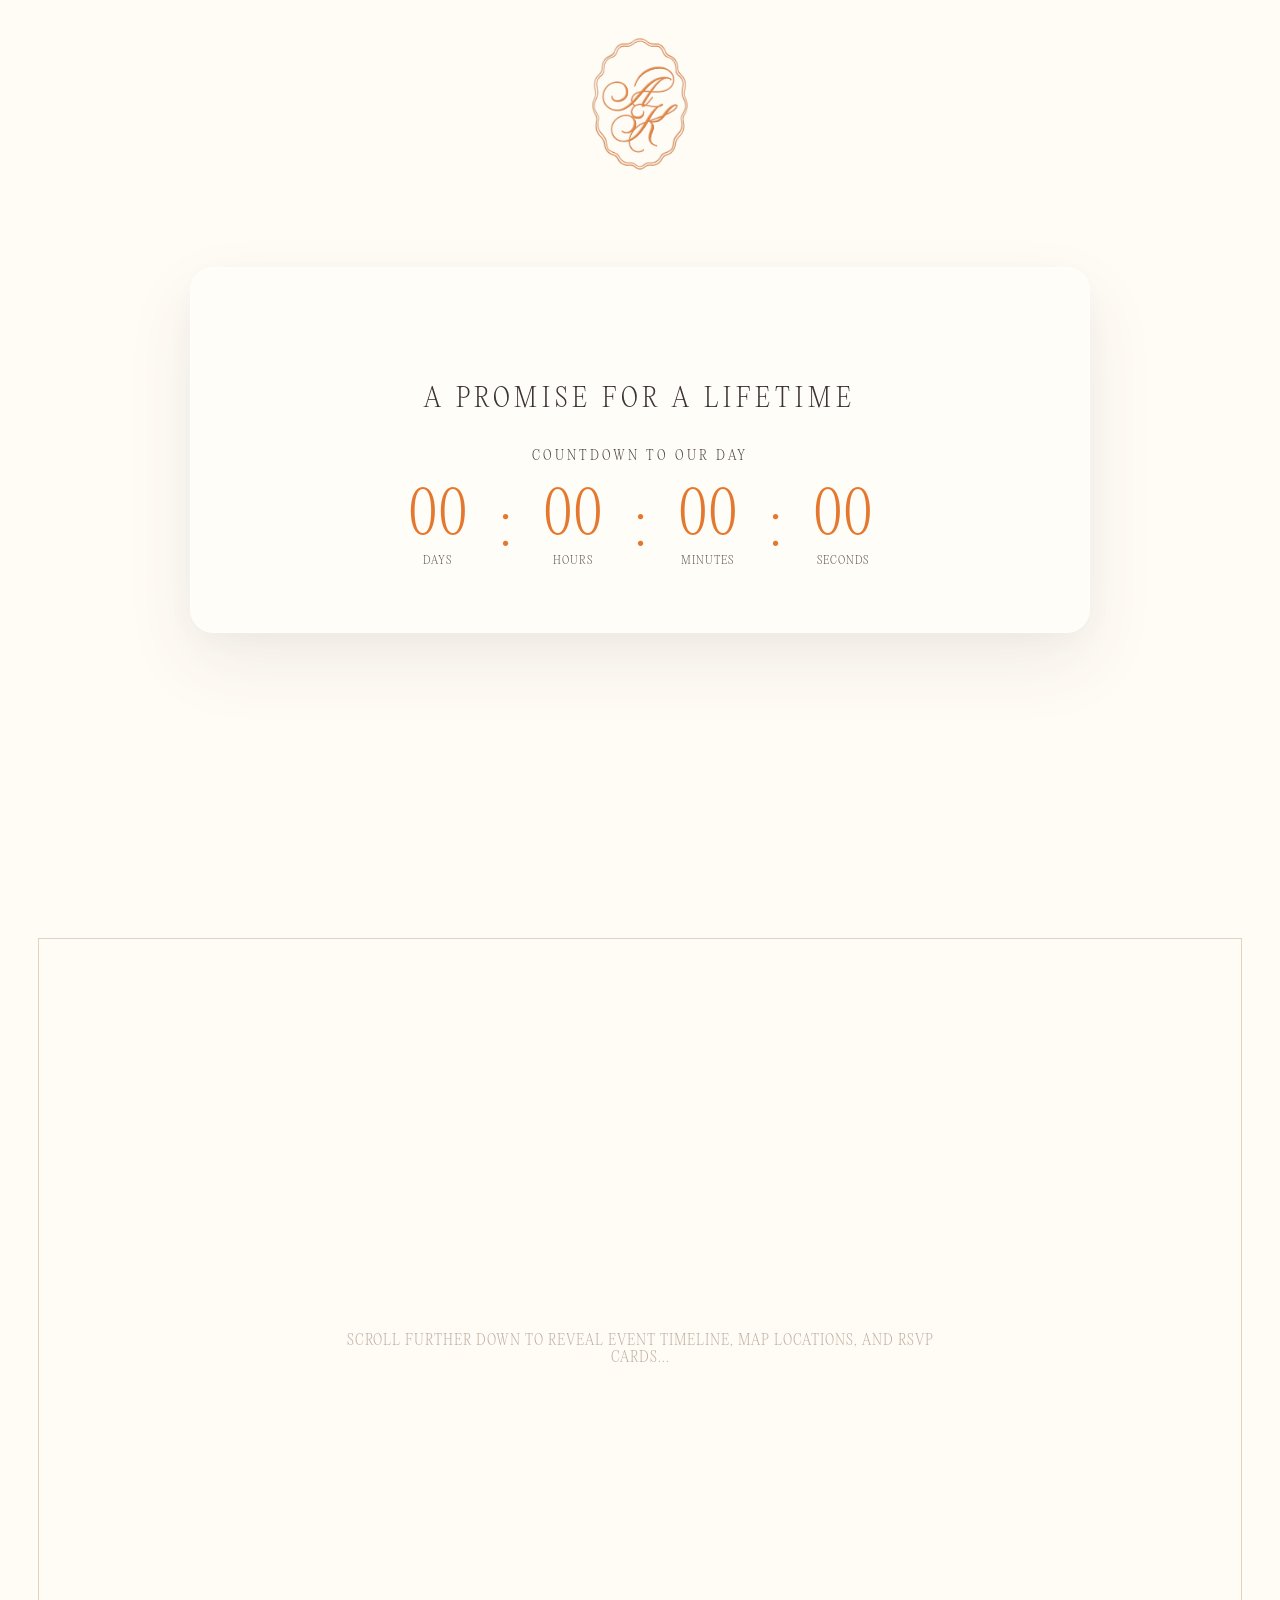
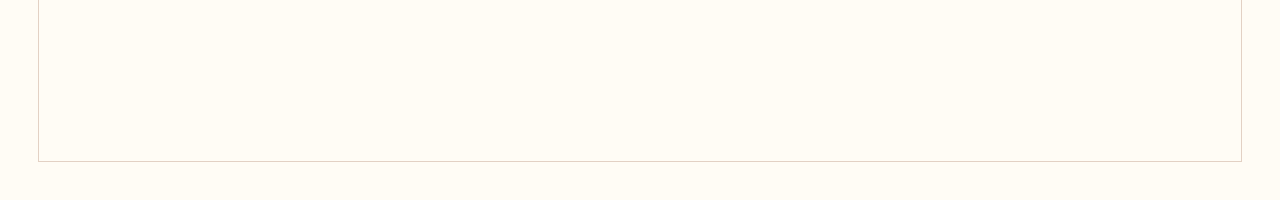
==== invitation.html @ 30ae49b1 "Initial website upload" ====
<!DOCTYPE html>
<html lang="en">
<head>
    <meta charset="UTF-8">
    <meta name="viewport" content="width=device-width, initial-scale=1.0">
    <title>The Wedding Celebration</title>
    <link rel="stylesheet" href="invitation.css">
</head>
<body>

    <nav class="top-nav">
        <a href="index.html" class="logo-link">
            <img src="png/logo.png" alt="Wedding Logo" class="nav-logo">
        </a>
    </nav>

    <div class="scroll-wrapper">
        
        <section class="hero-container">
            <div class="hero-content">
                <header class="content-header">
                    <h2 class="section-subtitle">A Promise for a Lifetime</h2>
                </header>

                <div class="countdown-section">
                    <h3 class="countdown-title">COUNTDOWN TO OUR DAY</h3>
                    
                    <div id="countdownClock" class="clock-display">
                        <div class="time-block">
                            <span id="days" class="time-number">00</span>
                            <span class="time-label">Days</span>
                        </div>
                        
                        <div class="time-separator">:</div>

                        <div class="time-block">
                            <span id="hours" class="time-number">00</span>
                            <span class="time-label">Hours</span>
                        </div>
                        
                        <div class="time-separator">:</div>

                        <div class="time-block">
                            <span id="minutes" class="time-number">00</span>
                            <span class="time-label">Minutes</span>
                        </div>
                        
                        <div class="time-separator">:</div>

                        <div class="time-block">
                            <span id="seconds" class="time-number">00</span>
                            <span class="time-label">Seconds</span>
                        </div>
                    </div>
                </div>
            </div>
        </section>

        <section class="framed-details-section">
            <div class="border-frame-inner">
                <div class="framed-content">
                    <p>Scroll further down to reveal Event Timeline, Map Locations, and RSVP Cards...</p>
                </div>
            </div>
        </section>

    </div>

    <script>
        const targetEventDate = new Date("June 25, 2026 10:00:00").getTime();

        function updateCountdownClock() {
            const rightNow = new Date().getTime();
            const timeDifference = targetEventDate - rightNow;

            const daysCalculated = Math.floor(timeDifference / (1000 * 60 * 60 * 24));
            const hoursCalculated = Math.floor((timeDifference % (1000 * 60 * 60 * 24)) / (1000 * 60 * 60));
            const minutesCalculated = Math.floor((timeDifference % (1000 * 60 * 60)) / (1000 * 60));
            const secondsCalculated = Math.floor((timeDifference % (1000 * 60)) / 1000);

            if (timeDifference > 0) {
                document.getElementById("days").innerText = String(daysCalculated).padStart(2, '0');
                document.getElementById("hours").innerText = String(hoursCalculated).padStart(2, '0');
                document.getElementById("minutes").innerText = String(minutesCalculated).padStart(2, '0');
                document.getElementById("seconds").innerText = String(secondsCalculated).padStart(2, '0');
            } else {
                clearInterval(clockIntervalEngine);
                document.getElementById("countdownClock").innerHTML = "<p class='event-started-msg'>THE CELEBRATION HAS BEGUN!</p>";
            }
        }

        updateCountdownClock();
        const clockIntervalEngine = setInterval(updateCountdownClock, 1000);
    </script>
</body>
</html>
---- invitation.css ----
/* ==========================================================================
   1. Brand Font Ecosystem Loading (Ultralight .otf)
   ========================================================================= */
@font-face {
    font-family: 'PP Editorial New';
    src: url('fonts/PPEditorialNew-Ultralight-BF644b21500d0c0.otf') format('opentype');
    font-weight: normal;
    font-style: normal;
}

/* ==========================================================================
   2. Reset, Base Architecture & Smooth Scrolling
   ========================================================================== */
* {
    margin: 0;
    padding: 0;
    box-sizing: border-box;
}

body {
    background-color: hsl(40, 100%, 98%); 
    min-height: 100vh;
    width: 100vw;
    overflow-y: auto;
    overflow-x: hidden;
    scroll-behavior: smooth;
    -webkit-overflow-scrolling: touch; 
    animation: fadeInInvitationPage 1.2s cubic-bezier(0.25, 1, 0.5, 1) forwards;
}

/* ==========================================================================
   3. Centered Logo Navigation
   ========================================================================= */
.top-nav {
    position: absolute;
    top: 3vw;  
    left: 50%; 
    transform: translateX(-50%); 
    z-index: 100;
}

.logo-link {
    display: inline-block;
    text-decoration: none;
}

.nav-logo {
    width: 7.5vw; 
    height: auto;
    display: block;
    opacity: 0.9;
    transition: opacity 0.3s ease, transform 0.3s cubic-bezier(0.16, 1, 0.3, 1);
}

.nav-logo:hover {
    opacity: 1;
    transform: scale(1.03);
}

/* ==========================================================================
   4. Scroll Content Wrapper Layout
   ========================================================================= */
.scroll-wrapper {
    display: flex;
    flex-direction: column;
    align-items: center;
    width: 100%;
}

/* ==========================================================================
   5. Full-Window Hero Section with Apple Liquid Glass Card
   ========================================================================= */
.hero-container {
    width: 100vw;
    height: 100vh; 
    display: flex;
    justify-content: center;
    align-items: center;
    background-image: url('png/flowers1.png');
    background-repeat: no-repeat;
    background-position: center center;
    background-size: cover; 
    padding: 2rem;
    position: relative;
}

.hero-content {
    display: flex;
    flex-direction: column;
    align-items: center;
    justify-content: center;
    max-width: 900px; 
    width: 100%;
    background-color: rgba(255, 255, 255, 0.35); 
    -webkit-backdrop-filter: blur(24px); 
    backdrop-filter: blur(24px); 
    border: 1px solid rgba(255, 255, 255, 0.45); 
    border-radius: 24px; 
    padding: clamp(2rem, 5vw, 4rem);
    padding-top: clamp(5rem, 9vw, 7.5rem); 
    box-shadow: 
        0 4px 30px rgba(0, 0, 0, 0.03),
        0 30px 70px rgba(74, 62, 61, 0.08),
        inset 0 1px 0 rgba(255, 255, 255, 0.2); 
}

/* ==========================================================================
   6. Typography Headers
   ========================================================================== */
.content-header {
    text-align: center;
    margin-bottom: 2rem; 
}

.section-subtitle {
    font-family: 'PP Editorial New', serif;
    color: #3d3332; 
    font-weight: 200; 
    letter-spacing: 5px;
    text-transform: uppercase;
    font-size: clamp(16px, 2vw, 26px);
    text-shadow: 0 1px 1px rgba(255, 255, 255, 0.4); 
}

/* ==========================================================================
   7. Countdown Design Block
   ========================================================================== */
.countdown-section {
    display: flex;
    flex-direction: column;
    align-items: center;
    width: 100%;
}

.countdown-title {
    font-family: 'PP Editorial New', serif;
    color: #4a3e3d;
    font-weight: 200;
    letter-spacing: 3px;
    font-size: clamp(11px, 1.1vw, 13px);
    margin-bottom: 1.5rem;
}

.clock-display {
    display: flex;
    justify-content: center;
    align-items: center; 
    gap: clamp(1rem, 2.5vw, 2.5rem); 
    width: 100%;
}

.time-block {
    display: flex;
    flex-direction: column;
    align-items: center;
}

.time-number {
    font-family: 'PP Editorial New', serif;
    color: hsl(24, 77%, 54%); 
    font-size: clamp(36px, 4.5vw, 64px); 
    font-weight: 200; 
    line-height: 1;
}

.time-label {
    font-family: 'PP Editorial New', serif;
    color: #615453; 
    text-transform: uppercase;
    font-size: clamp(10px, 0.9vw, 11px);
    letter-spacing: 1px;
    margin-top: 0.5rem;
    font-weight: 200;
}

.time-separator {
    font-family: 'PP Editorial New', serif;
    color: hsl(24, 77%, 54%);
    font-size: clamp(36px, 4.5vw, 64px);
    font-weight: 200;
    line-height: 0.95; 
    user-select: none;
}

.event-started-msg {
    font-family: 'PP Editorial New', serif;
    color: hsl(24, 77%, 54%);
    font-size: 24px;
    letter-spacing: 2px;
}

/* ==========================================================================
   8. CLEAN UPDATED: Fluid Border Framed Section (No Corner Images)
   ========================================================================== */
.framed-details-section {
    min-height: 100vh; 
    width: 100vw;
    display: flex;
    justify-content: center;
    align-items: center;
    background-color: hsl(40, 100%, 98%);
    padding: 3vw; /* Creates the outer fluid margin edge */
}

/* A clean CSS border lining that scales flawlessly with browser window size */
.border-frame-inner {
    width: 100%;
    height: 100%;
    min-height: calc(100vh - 6vw); /* Adjusts dynamically to perfectly track the viewport height minus padding */
    display: flex;
    justify-content: center;
    align-items: center;
    border: 1px solid #e3d1c4; /* Soft elegant line color matching your copper layout details */
    padding: 4rem;
}

/* Structural content formatting layout inside the text space */
.framed-content {
    font-family: 'PP Editorial New', serif;
    color: #bfaea2;
    letter-spacing: 1px;
    font-size: 14px;
    text-transform: uppercase;
    text-align: center;
    font-weight: 200;
    max-width: 600px;
}

/* ==========================================================================
   9. Entry Animation Keyframes
   ========================================================================== */
@keyframes fadeInInvitationPage {
    from { opacity: 0; }
    to { opacity: 1; }
}

/* ==========================================================================
   10. Mobile Responsiveness Adjustments
   ========================================================================== */
@media (max-width: 600px) {
    .top-nav {
        top: 6vw; 
    }
    
    .nav-logo {
        width: 15vw; 
    }
    
    .hero-content {
        width: 90%;          
        max-width: 100%;
        padding: 2rem 1rem;  
        padding-top: 5.5rem; 
        border-radius: 16px; 
        display: flex;
        flex-direction: column;
        align-items: center; 
    }

    .content-header {
        width: 100%;
        text-align: center;
    }

    .countdown-section {
        width: 100%;
        display: flex;
        flex-direction: column;
        align-items: center;
    }

    .clock-display {
        width: 100%;
        justify-content: center; 
        gap: 0.3rem; 
    }

    .time-block {
        min-width: 55px; 
        text-align: center;
    }

    .time-number {
        font-size: 28px; 
    }

    .time-separator {
        line-height: 0.85;
        font-size: 28px;
    }

    /* Keeps the inline frame borders beautifully balanced on slim phone windows */
    .framed-details-section {
        padding: 5vw;
    }
    
    .border-frame-inner {
        min-height: calc(100vh - 10vw);
        padding: 2rem 1rem;
    }
}
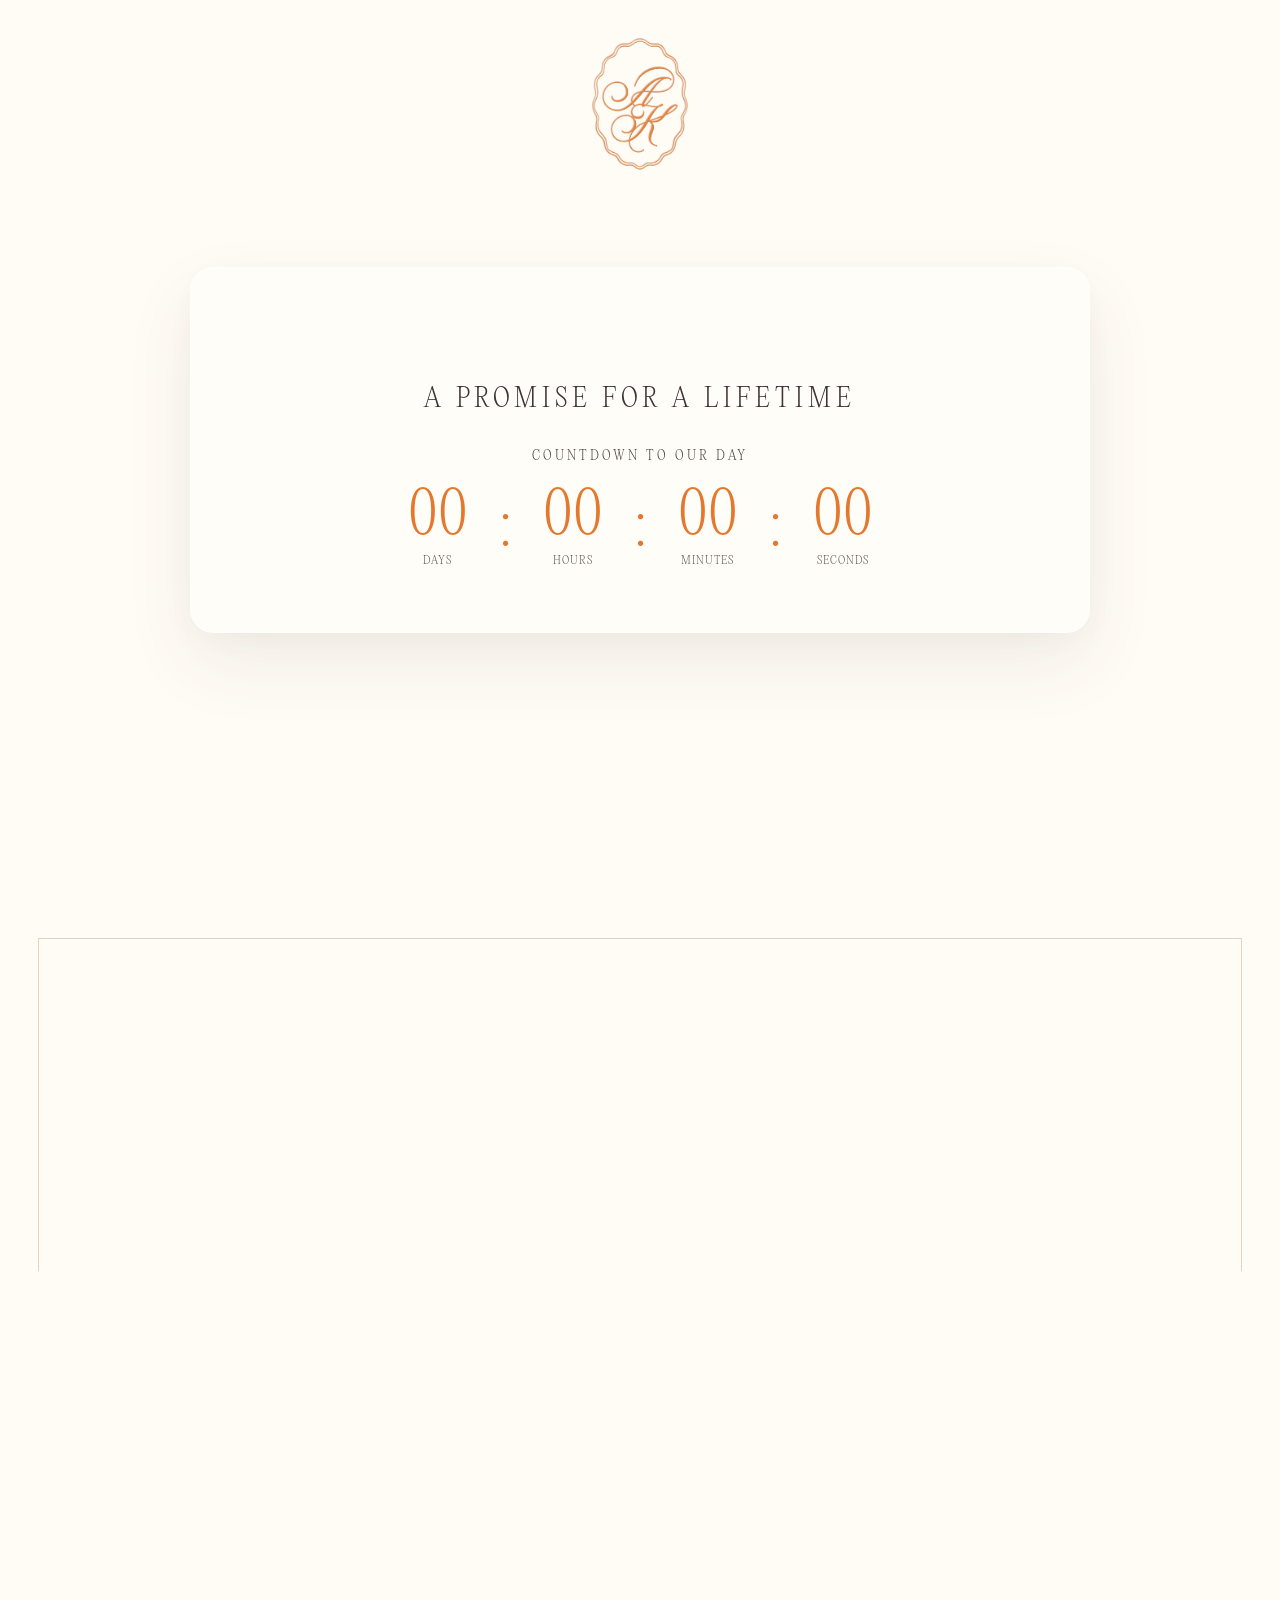
==== commit e11c715c: "update" ====
--- a/invitation.html
+++ b/invitation.html
@@ -59,7 +59,7 @@
         <section class="framed-details-section">
             <div class="border-frame-inner">
                 <div class="framed-content">
-                    <p>Scroll further down to reveal Event Timeline, Map Locations, and RSVP Cards...</p>
+                    <p>TO BE UPDATED...</p>
                 </div>
             </div>
         </section>
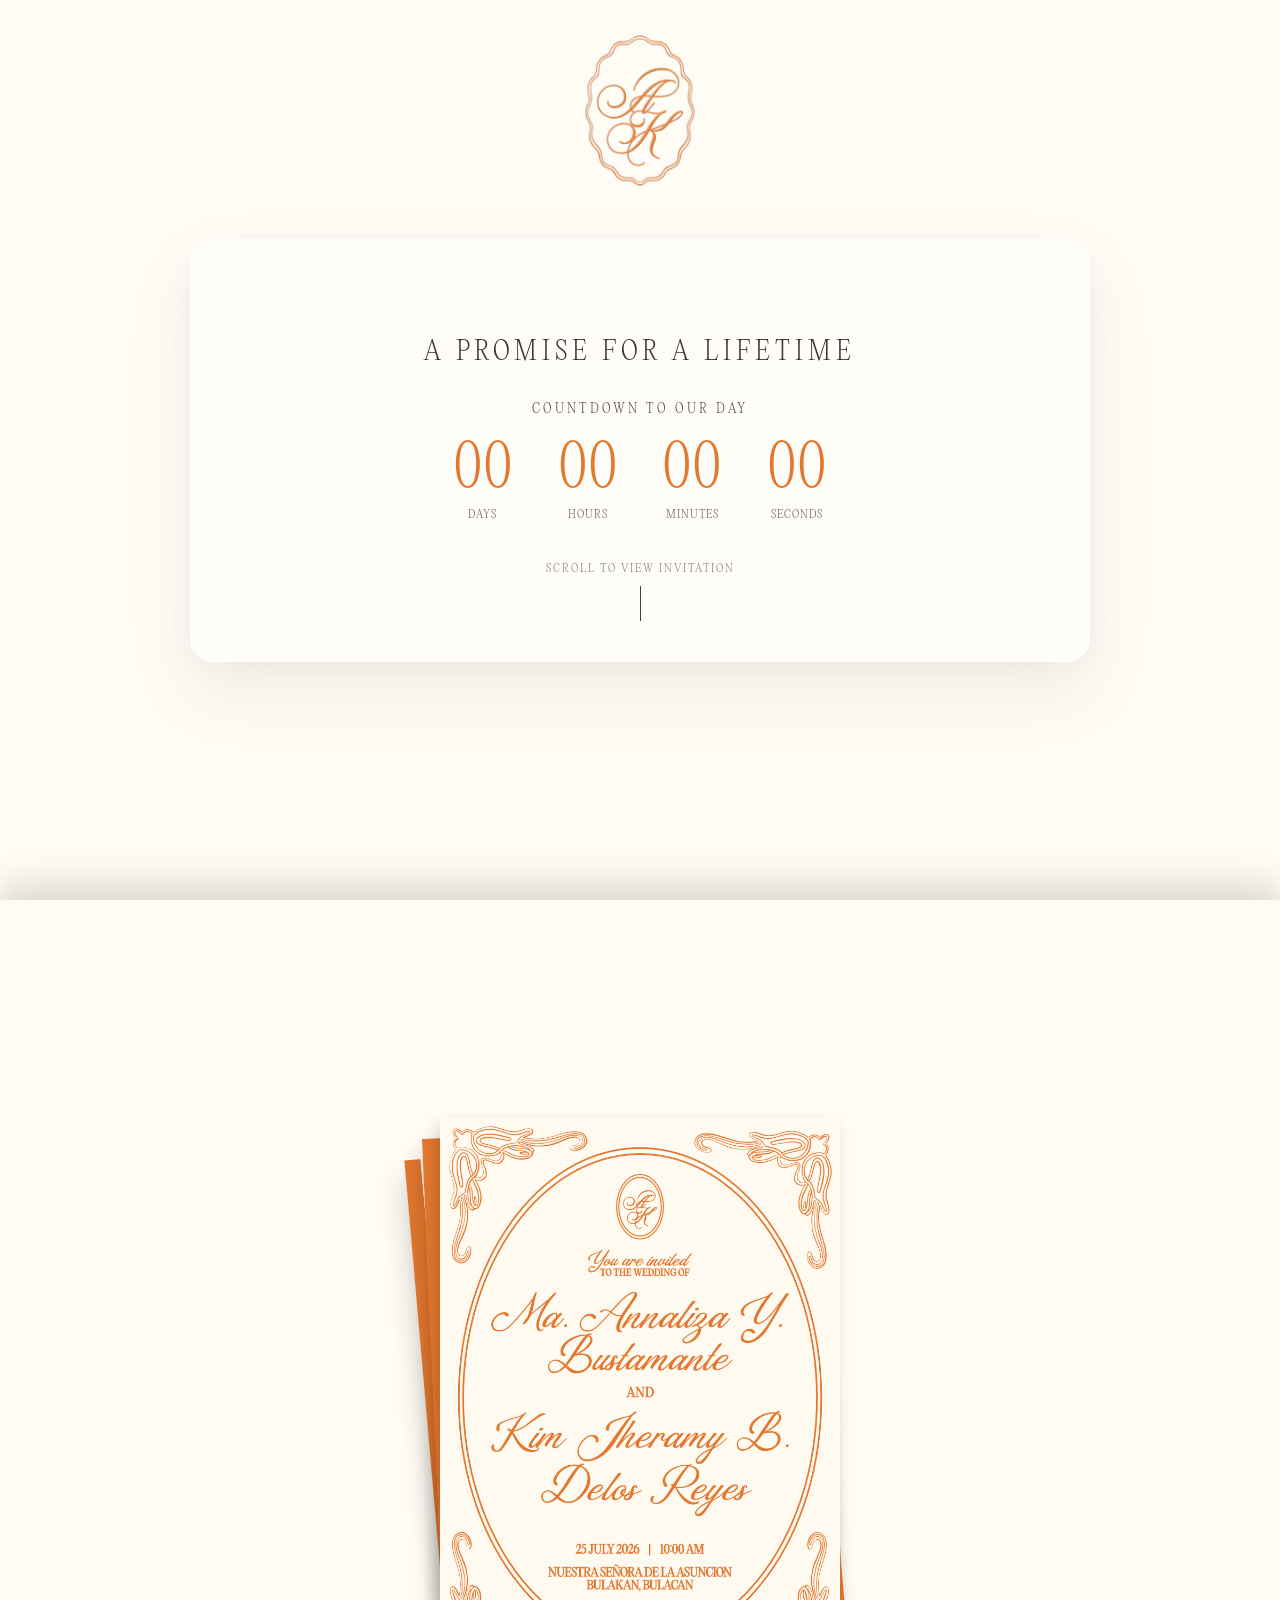
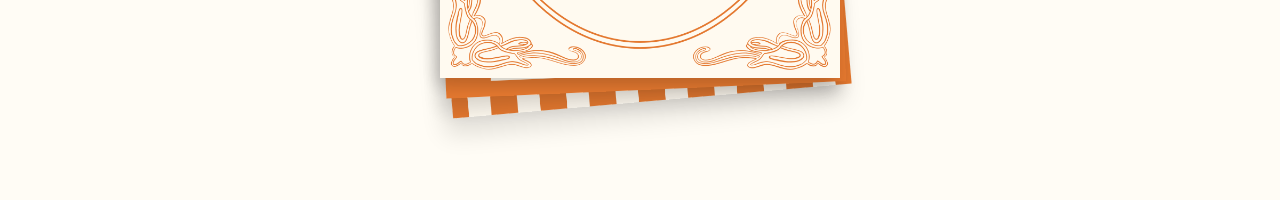
==== commit 8372c681: "update number two" ====
--- a/invitation.html
+++ b/invitation.html
@@ -5,19 +5,20 @@
     <meta name="viewport" content="width=device-width, initial-scale=1.0">
     <title>The Wedding Celebration</title>
     <link rel="stylesheet" href="invitation.css">
+    <script src="audioManager.js"></script>
 </head>
 <body>
 
     <nav class="top-nav">
         <a href="index.html" class="logo-link">
-            <img src="png/logo.png" alt="Wedding Logo" class="nav-logo">
+            <img src="png/logo.png" alt="Wedding Logo" id="navLogo" class="nav-logo">
         </a>
     </nav>
 
     <div class="scroll-wrapper">
         
-        <section class="hero-container">
-            <div class="hero-content">
+        <section id="heroSection" class="hero-container">
+            <div id="heroContent" class="hero-content">
                 <header class="content-header">
                     <h2 class="section-subtitle">A Promise for a Lifetime</h2>
                 </header>
@@ -30,36 +31,38 @@
                             <span id="days" class="time-number">00</span>
                             <span class="time-label">Days</span>
                         </div>
-                        
-                        <div class="time-separator">:</div>
-
                         <div class="time-block">
                             <span id="hours" class="time-number">00</span>
                             <span class="time-label">Hours</span>
                         </div>
-                        
-                        <div class="time-separator">:</div>
-
                         <div class="time-block">
                             <span id="minutes" class="time-number">00</span>
                             <span class="time-label">Minutes</span>
                         </div>
-                        
-                        <div class="time-separator">:</div>
-
                         <div class="time-block">
                             <span id="seconds" class="time-number">00</span>
                             <span class="time-label">Seconds</span>
                         </div>
                     </div>
                 </div>
+
+                <div class="scroll-notice">
+                    <span class="scroll-text">Scroll to View Invitation</span>
+                    <div class="scroll-line"></div>
+                </div>
             </div>
         </section>
 
-        <section class="framed-details-section">
-            <div class="border-frame-inner">
-                <div class="framed-content">
-                    <p>TO BE UPDATED...</p>
+        <section id="curtainSection" class="framed-details-section">
+            <div class="paper-stack-deck" id="paperStackDeck">
+                <div class="paper-card" style="--card-index: 0;">
+                    <img src="png/page1.png" alt="Invitation Sheet 1" class="paper-img">
+                </div>
+                <div class="paper-card" style="--card-index: 1;">
+                    <img src="png/page2.png" alt="Invitation Sheet 2" class="paper-img">
+                </div>
+                <div class="paper-card" style="--card-index: 2;">
+                    <img src="png/page3.png" alt="Invitation Sheet 3" class="paper-img">
                 </div>
             </div>
         </section>
@@ -67,22 +70,44 @@
     </div>
 
     <script>
+        /* ==========================================================================
+           1. Global Interaction Triggers
+           ========================================================================== */
+        function triggerAudioUnlock() {
+            audioManager.init();
+            window.removeEventListener('click', triggerAudioUnlock);
+            window.removeEventListener('touchstart', triggerAudioUnlock);
+            window.removeEventListener('scroll', triggerAudioUnlock);
+        }
+
+        window.addEventListener('click', triggerAudioUnlock);
+        window.addEventListener('touchstart', triggerAudioUnlock);
+        window.addEventListener('scroll', triggerAudioUnlock);
+
+        if (window.location.search.includes('startAudio=true')) {
+            triggerAudioUnlock();
+        }
+
+        /* ==========================================================================
+           2. Visual Countdown Timer Logic Engine
+           ========================================================================== */
         const targetEventDate = new Date("June 25, 2026 10:00:00").getTime();
 
         function updateCountdownClock() {
             const rightNow = new Date().getTime();
             const timeDifference = targetEventDate - rightNow;
 
-            const daysCalculated = Math.floor(timeDifference / (1000 * 60 * 60 * 24));
-            const hoursCalculated = Math.floor((timeDifference % (1000 * 60 * 60 * 24)) / (1000 * 60 * 60));
-            const minutesCalculated = Math.floor((timeDifference % (1000 * 60 * 60)) / (1000 * 60));
-            const secondsCalculated = Math.floor((timeDifference % (1000 * 60)) / 1000);
+            if (timeDifference > 0) {
+                const totalSecs = Math.floor(timeDifference / 1000);
+                const days = Math.floor(totalSecs / (60 * 60 * 24));
+                const hours = Math.floor((totalSecs % (60 * 60 * 24)) / (60 * 60));
+                const minutes = Math.floor((totalSecs % (60 * 60)) / 60);
+                const seconds = totalSecs % 60;
 
-            if (timeDifference > 0) {
-                document.getElementById("days").innerText = String(daysCalculated).padStart(2, '0');
-                document.getElementById("hours").innerText = String(hoursCalculated).padStart(2, '0');
-                document.getElementById("minutes").innerText = String(minutesCalculated).padStart(2, '0');
-                document.getElementById("seconds").innerText = String(secondsCalculated).padStart(2, '0');
+                document.getElementById("days").innerText = String(days).padStart(2, '0');
+                document.getElementById("hours").innerText = String(hours).padStart(2, '0');
+                document.getElementById("minutes").innerText = String(minutes).padStart(2, '0');
+                document.getElementById("seconds").innerText = String(seconds).padStart(2, '0');
             } else {
                 clearInterval(clockIntervalEngine);
                 document.getElementById("countdownClock").innerHTML = "<p class='event-started-msg'>THE CELEBRATION HAS BEGUN!</p>";
@@ -90,7 +115,72 @@
         }
 
         updateCountdownClock();
-        const clockIntervalEngine = setInterval(updateCountdownClock, 1000);
+        const clockIntervalEngine = setInterval(updateCountdownClock, 1000); // Set back to standard smooth 1-second ticks
+
+        /* ==========================================================================
+           3. Viewport Transitions & Scroll Layout Tracking
+           ========================================================================== */
+        const logoElement = document.getElementById('navLogo');
+        const curtainSection = document.getElementById('curtainSection');
+        const heroContent = document.getElementById('heroContent');
+
+        window.addEventListener('scroll', () => {
+            const scrollValue = window.scrollY;
+            const windowHeight = window.innerHeight;
+
+            if (scrollValue <= windowHeight) {
+                const fadePercentage = 1 - (scrollValue / (windowHeight * 0.7));
+                const scalePercentage = 1 - (scrollValue / (windowHeight * 5));
+                
+                heroContent.style.opacity = Math.max(fadePercentage, 0);
+                heroContent.style.transform = `scale(${Math.max(scalePercentage, 0.95)})`;
+            }
+        });
+
+        const logoSwapObserver = new IntersectionObserver((entries) => {
+            entries.forEach(entry => {
+                if (entry.isIntersecting) {
+                    logoElement.style.opacity = '0';
+                    setTimeout(() => { logoElement.src = 'png/logoWhite.png'; logoElement.style.opacity = '1'; }, 150);
+                } else {
+                    logoElement.style.opacity = '0';
+                    setTimeout(() => { logoElement.src = 'png/logo.png'; logoElement.style.opacity = '0.9'; }, 150);
+                }
+            });
+        }, { root: null, threshold: 0.15 });
+
+        logoSwapObserver.observe(curtainSection);
+
+        /* ==========================================================================
+           4. Paper Card Stack Shuffle Controller
+           ========================================================================== */
+        const deckContainer = document.getElementById('paperStackDeck');
+        let canShuffle = true; 
+
+        deckContainer.addEventListener('click', () => {
+            if (!canShuffle) return; 
+            canShuffle = false;
+
+            // Instantly fires the zero-latency paper deck shuffle noise
+            audioManager.playInstant('paper', 0.65);
+
+            let cards = deckContainer.querySelectorAll('.paper-card');
+            let topCard = cards[0];
+
+            topCard.classList.add('shuffling-out');
+
+            setTimeout(() => {
+                topCard.classList.remove('shuffling-out');
+                deckContainer.appendChild(topCard);
+
+                const updatedCards = deckContainer.querySelectorAll('.paper-card');
+                updatedCards.forEach((card, index) => {
+                    card.style.setProperty('--card-index', index);
+                });
+
+                canShuffle = true;
+            }, 550); 
+        });
     </script>
 </body>
 </html>
--- a/invitation.css
+++ b/invitation.css
@@ -29,14 +29,15 @@
 }
 
 /* ==========================================================================
-   3. Centered Logo Navigation
+   3. Fixed Logo Navigation Layer (Responsive Baseline)
    ========================================================================= */
 .top-nav {
-    position: absolute;
-    top: 3vw;  
+    position: fixed; 
+    top: 35px;  
     left: 50%; 
     transform: translateX(-50%); 
     z-index: 100;
+    text-align: center;
 }
 
 .logo-link {
@@ -45,11 +46,11 @@
 }
 
 .nav-logo {
-    width: 7.5vw; 
+    width: 110px; /* Optimized crisp default scale for laptop/desktop views */
     height: auto;
     display: block;
     opacity: 0.9;
-    transition: opacity 0.3s ease, transform 0.3s cubic-bezier(0.16, 1, 0.3, 1);
+    transition: opacity 0.2s ease-in-out, transform 0.3s cubic-bezier(0.16, 1, 0.3, 1);
 }
 
 .nav-logo:hover {
@@ -65,10 +66,11 @@
     flex-direction: column;
     align-items: center;
     width: 100%;
-}
-
-/* ==========================================================================
-   5. Full-Window Hero Section with Apple Liquid Glass Card
+    position: relative;
+}
+
+/* ==========================================================================
+   5. Full-Window Hero Section (Parallax Under-Layer Architecture)
    ========================================================================= */
 .hero-container {
     width: 100vw;
@@ -81,9 +83,13 @@
     background-position: center center;
     background-size: cover; 
     padding: 2rem;
-    position: relative;
-}
-
+    
+    position: sticky;
+    top: 0;
+    z-index: 1; 
+}
+
+/* Apple Liquid Glass Card Styling */
 .hero-content {
     display: flex;
     flex-direction: column;
@@ -97,11 +103,16 @@
     border: 1px solid rgba(255, 255, 255, 0.45); 
     border-radius: 24px; 
     padding: clamp(2rem, 5vw, 4rem);
-    padding-top: clamp(5rem, 9vw, 7.5rem); 
+    padding-top: clamp(4rem, 8vw, 6rem); 
+    padding-bottom: 2.5rem; /* Generates clean space for the scroll notice */
     box-shadow: 
         0 4px 30px rgba(0, 0, 0, 0.03),
         0 30px 70px rgba(74, 62, 61, 0.08),
         inset 0 1px 0 rgba(255, 255, 255, 0.2); 
+    
+    position: relative;
+    transition: opacity 0.1s ease-out, transform 0.1s ease-out;
+    will-change: opacity, transform;
 }
 
 /* ==========================================================================
@@ -130,6 +141,7 @@
     flex-direction: column;
     align-items: center;
     width: 100%;
+    margin-bottom: 2.5rem;
 }
 
 .countdown-title {
@@ -145,7 +157,7 @@
     display: flex;
     justify-content: center;
     align-items: center; 
-    gap: clamp(1rem, 2.5vw, 2.5rem); 
+    gap: clamp(1.5rem, 3.5vw, 3.5rem); 
     width: 100%;
 }
 
@@ -173,15 +185,6 @@
     font-weight: 200;
 }
 
-.time-separator {
-    font-family: 'PP Editorial New', serif;
-    color: hsl(24, 77%, 54%);
-    font-size: clamp(36px, 4.5vw, 64px);
-    font-weight: 200;
-    line-height: 0.95; 
-    user-select: none;
-}
-
 .event-started-msg {
     font-family: 'PP Editorial New', serif;
     color: hsl(24, 77%, 54%);
@@ -190,7 +193,52 @@
 }
 
 /* ==========================================================================
-   8. CLEAN UPDATED: Fluid Border Framed Section (No Corner Images)
+   7b. Elegant Scroll Notice Component Styles
+   ========================================================================== */
+.scroll-notice {
+    display: flex;
+    flex-direction: column;
+    align-items: center;
+    gap: 10px;
+    margin-top: auto;
+    pointer-events: none;
+}
+
+.scroll-text {
+    font-family: 'PP Editorial New', serif;
+    font-size: 11px;
+    letter-spacing: 2px;
+    text-transform: uppercase;
+    color: #615453;
+    opacity: 0.8;
+}
+
+.scroll-line {
+    width: 1px;
+    height: 35px;
+    background: linear-gradient(to bottom, #4a3e3d 50%, transparent 50%);
+    background-size: 100% 200%;
+    background-position: top;
+    animation: breathingLine 2.5s cubic-bezier(0.25, 1, 0.5, 1) infinite;
+}
+
+@keyframes breathingLine {
+    0% {
+        background-position: top;
+        opacity: 0.2;
+    }
+    50% {
+        background-position: bottom;
+        opacity: 0.8;
+    }
+    100% {
+        background-position: top;
+        opacity: 0.2;
+    }
+}
+
+/* ==========================================================================
+   8. Curtain Backdrop Overlapping Layer
    ========================================================================== */
 .framed-details-section {
     min-height: 100vh; 
@@ -198,36 +246,103 @@
     display: flex;
     justify-content: center;
     align-items: center;
-    background-color: hsl(40, 100%, 98%);
-    padding: 3vw; /* Creates the outer fluid margin edge */
-}
-
-/* A clean CSS border lining that scales flawlessly with browser window size */
-.border-frame-inner {
+    padding: 11rem 2rem 5rem 2rem; /* Desktop configuration headroom padding */
+    
+    background-image: url('png/curtain.png');
+    background-repeat: no-repeat;
+    background-position: center center;
+    background-size: cover; 
+    
+    position: relative;
+    z-index: 2; 
+    box-shadow: 0 -15px 35px rgba(0, 0, 0, 0.15); 
+}
+
+/* ==========================================================================
+   9. Pure Paper Interactive Stacking & Kinetic Shuffling Layout Architecture
+   ========================================================================== */
+.paper-stack-deck {
+    position: relative;
+    width: 100%;
+    max-width: 400px; 
+    height: 560px;
+    margin: 0 auto;
+    cursor: pointer;
+    perspective: 1200px; 
+}
+
+.paper-card {
+    position: absolute;
+    top: 0;
+    left: 0;
     width: 100%;
     height: 100%;
-    min-height: calc(100vh - 6vw); /* Adjusts dynamically to perfectly track the viewport height minus padding */
-    display: flex;
-    justify-content: center;
-    align-items: center;
-    border: 1px solid #e3d1c4; /* Soft elegant line color matching your copper layout details */
-    padding: 4rem;
-}
-
-/* Structural content formatting layout inside the text space */
-.framed-content {
-    font-family: 'PP Editorial New', serif;
-    color: #bfaea2;
-    letter-spacing: 1px;
-    font-size: 14px;
-    text-transform: uppercase;
-    text-align: center;
-    font-weight: 200;
-    max-width: 600px;
-}
-
-/* ==========================================================================
-   9. Entry Animation Keyframes
+    
+    border-radius: 0px !important; 
+    background: none;
+    z-index: calc(10 - var(--card-index));
+    
+    transform: 
+        translateY(calc(var(--card-index) * 12px)) 
+        translateX(calc(var(--card-index) * -6px))
+        rotate(calc(var(--card-index) * -2.5deg));
+        
+    box-shadow: 
+        calc(-4px - (var(--card-index) * 2px))
+        calc(8px + (var(--card-index) * 4px))
+        calc(15px + (var(--card-index) * 5px))
+        rgba(0, 0, 0, calc(0.18 - (var(--card-index) * 0.03)));
+
+    transition: transform 0.5s cubic-bezier(0.19, 1, 0.22, 1), 
+                box-shadow 0.5s cubic-bezier(0.19, 1, 0.22, 1),
+                z-index 0.5s linear;
+}
+
+.paper-img {
+    width: 100%;
+    height: 100%;
+    object-fit: cover;
+    border-radius: 0px !important; 
+    display: block;
+}
+
+.paper-stack-deck:hover .paper-card {
+    transform: 
+        translateY(calc(var(--card-index) * 22px)) 
+        translateX(calc(var(--card-index) * -12px))
+        rotate(calc(var(--card-index) * -4deg));
+    box-shadow: 
+        calc(-8px - (var(--card-index) * 3px))
+        calc(16px + (var(--card-index) * 6px))
+        calc(25px + (var(--card-index) * 8px))
+        rgba(0, 0, 0, calc(0.22 - (var(--card-index) * 0.03)));
+}
+
+.paper-card.shuffling-out {
+    animation: slideAndTossBack 0.55s cubic-bezier(0.25, 1, 0.5, 1) forwards;
+}
+
+@keyframes slideAndTossBack {
+    0% {
+        transform: translateY(0) translateX(0) rotate(0deg);
+        z-index: 12;
+    }
+    45% {
+        transform: translateY(-40px) translateX(115%) rotate(12deg);
+        box-shadow: 25px 30px 50px rgba(0, 0, 0, 0.3);
+        z-index: 12;
+    }
+    50% {
+        z-index: 1;
+    }
+    100% {
+        transform: translateY(24px) translateX(-12px) rotate(-5deg);
+        z-index: 1;
+    }
+}
+
+/* ==========================================================================
+   10. Entry Animation Keyframes
    ========================================================================== */
 @keyframes fadeInInvitationPage {
     from { opacity: 0; }
@@ -235,67 +350,60 @@
 }
 
 /* ==========================================================================
-   10. Mobile Responsiveness Adjustments
-   ========================================================================== */
-@media (max-width: 600px) {
+   11. Comprehensive Responsive Mobile/Tablet Optimization Engine
+   ========================================================================== */
+@media (max-width: 768px) {
+    /* Fixed the small logo issue: sets an elegant, highly visible responsive width scale */
     .top-nav {
-        top: 6vw; 
-    }
-    
+        top: 25px;
+    }
+
     .nav-logo {
-        width: 15vw; 
-    }
-    
+        width: 90px; 
+    }
+
+    /* Fixed the awkward far distance between logo and stack */
+    .framed-details-section {
+        padding-top: 7rem; /* Brought padding significantly down to close the empty gap */
+        padding-bottom: 3rem;
+    }
+
+    .paper-stack-deck {
+        max-width: 285px;
+        height: 400px;
+    }
+    
+    .scroll-line {
+        height: 25px;
+    }
+}
+
+@media (max-width: 480px) {
+    .nav-logo {
+        width: 85px; /* Perfect target mobile sizing balance */
+    }
+
     .hero-content {
-        width: 90%;          
-        max-width: 100%;
+        width: 92%;          
         padding: 2rem 1rem;  
-        padding-top: 5.5rem; 
-        border-radius: 16px; 
-        display: flex;
-        flex-direction: column;
-        align-items: center; 
-    }
-
-    .content-header {
-        width: 100%;
-        text-align: center;
-    }
-
-    .countdown-section {
-        width: 100%;
-        display: flex;
-        flex-direction: column;
-        align-items: center;
+        padding-top: 4.5rem; 
+        padding-bottom: 1.5rem;
+        border-radius: 20px; 
     }
 
     .clock-display {
-        width: 100%;
-        justify-content: center; 
-        gap: 0.3rem; 
+        gap: 0.75rem; 
     }
 
     .time-block {
         min-width: 55px; 
-        text-align: center;
     }
 
     .time-number {
-        font-size: 28px; 
-    }
-
-    .time-separator {
-        line-height: 0.85;
-        font-size: 28px;
-    }
-
-    /* Keeps the inline frame borders beautifully balanced on slim phone windows */
-    .framed-details-section {
-        padding: 5vw;
-    }
-    
-    .border-frame-inner {
-        min-height: calc(100vh - 10vw);
-        padding: 2rem 1rem;
+        font-size: 30px; 
+    }
+    
+    .scroll-notice {
+        gap: 6px;
     }
 }
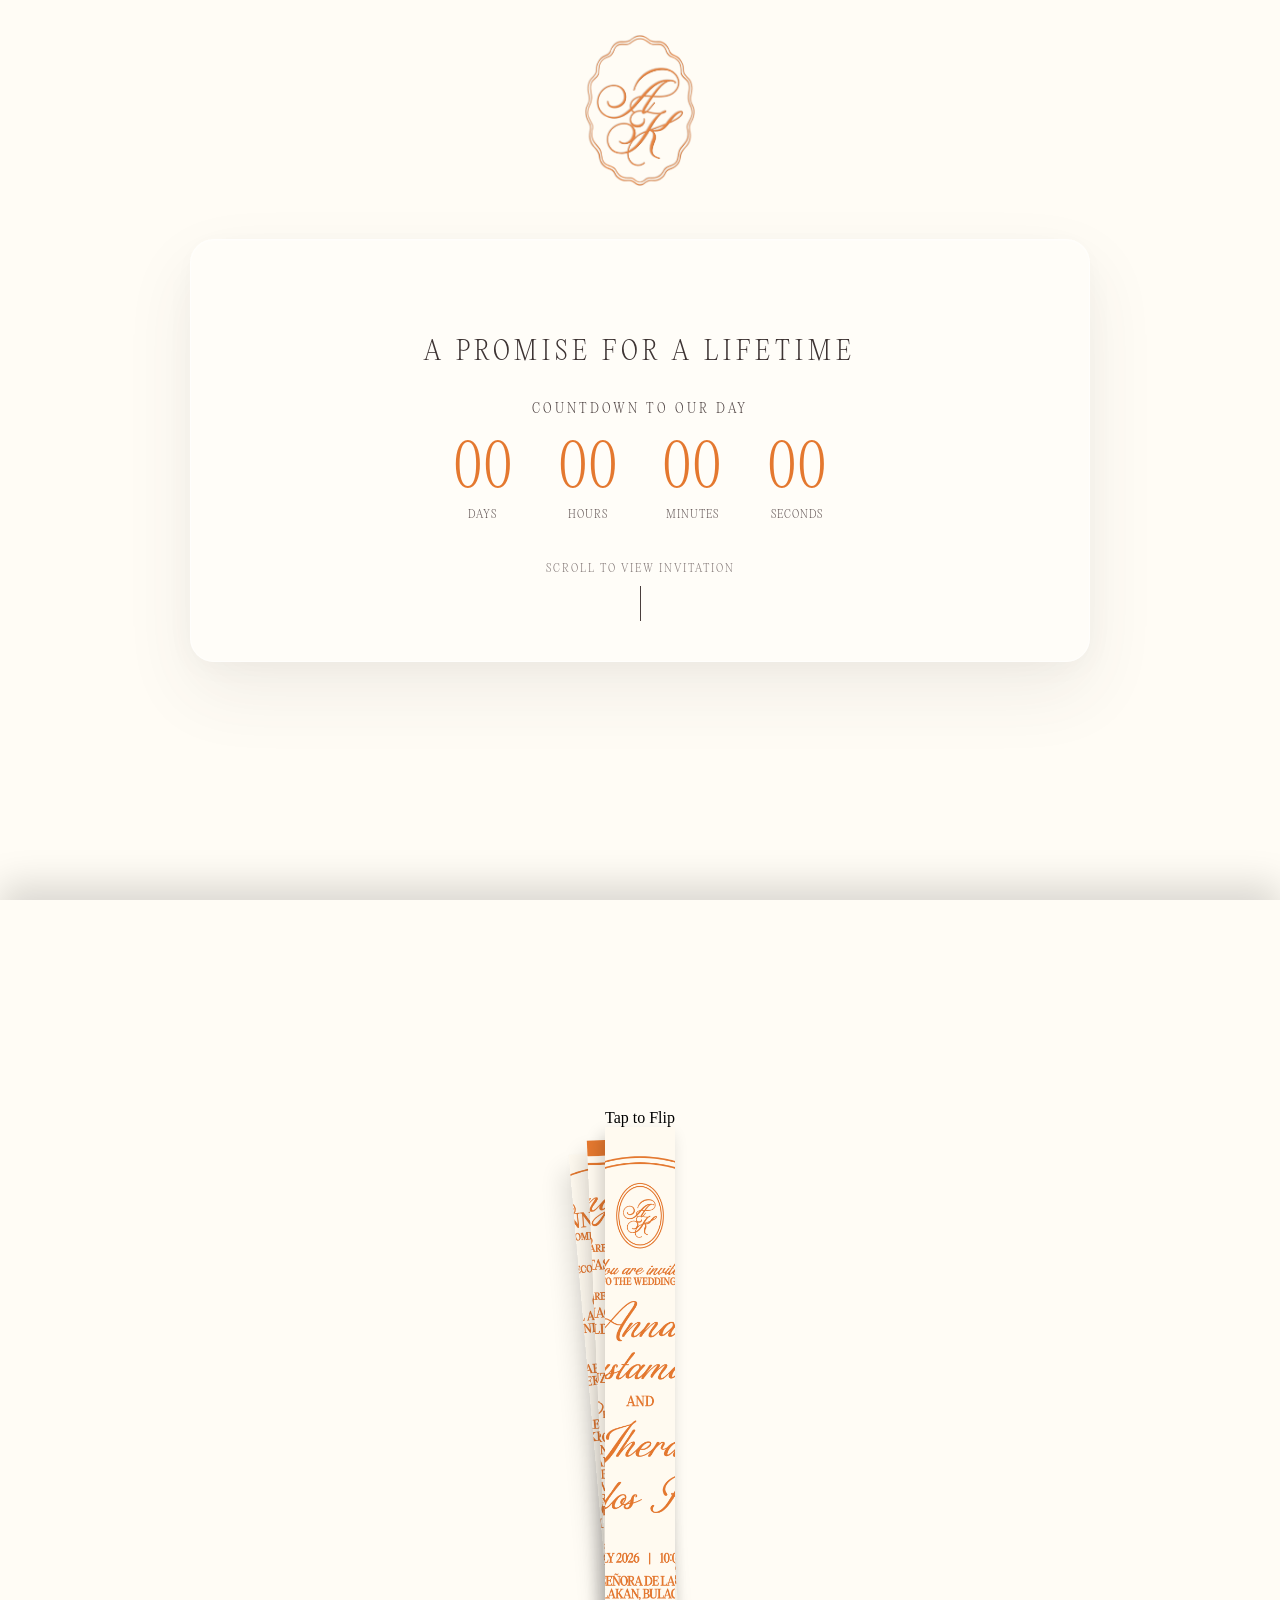
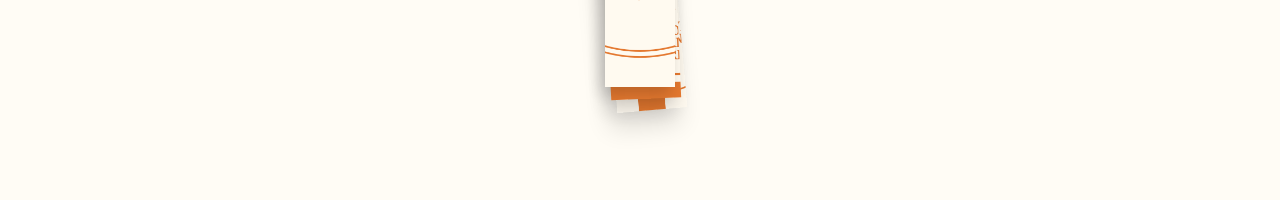
==== commit bde8fdbd: "countdown update" ====
--- a/invitation.html
+++ b/invitation.html
@@ -54,17 +54,28 @@
         </section>
 
         <section id="curtainSection" class="framed-details-section">
-            <div class="paper-stack-deck" id="paperStackDeck">
-                <div class="paper-card" style="--card-index: 0;">
-                    <img src="png/page1.png" alt="Invitation Sheet 1" class="paper-img">
-                </div>
-                <div class="paper-card" style="--card-index: 1;">
-                    <img src="png/page2.png" alt="Invitation Sheet 2" class="paper-img">
-                </div>
-                <div class="paper-card" style="--card-index: 2;">
-                    <img src="png/page3.png" alt="Invitation Sheet 3" class="paper-img">
-                </div>
+            
+            <div class="deck-wrapper-relative">
+                
+                <div id="deckTapHint" class="deck-hint-overlay">
+                    <span class="hint-icon-ripple"></span>
+                    <span class="hint-text-label">Tap to Flip</span>
+                </div>
+
+                <div class="paper-stack-deck" id="paperStackDeck">
+                    <div class="paper-card" style="--card-index: 0;">
+                        <img src="png/page1.png" alt="Invitation Sheet 1" class="paper-img">
+                    </div>
+                    <div class="paper-card" style="--card-index: 1;">
+                        <img src="png/page2.png" alt="Invitation Sheet 2" class="paper-img">
+                    </div>
+                    <div class="paper-card" style="--card-index: 2;">
+                        <img src="png/page3.png" alt="Invitation Sheet 3" class="paper-img">
+                    </div>
+                </div>
+
             </div>
+
         </section>
 
     </div>
@@ -91,7 +102,8 @@
         /* ==========================================================================
            2. Visual Countdown Timer Logic Engine
            ========================================================================== */
-        const targetEventDate = new Date("June 25, 2026 10:00:00").getTime();
+        // CHANGED: Target date updated strictly to July 25, 2026 at 10:00 AM
+        const targetEventDate = new Date("July 25, 2026 10:00:00").getTime();
 
         function updateCountdownClock() {
             const rightNow = new Date().getTime();
@@ -115,7 +127,7 @@
         }
 
         updateCountdownClock();
-        const clockIntervalEngine = setInterval(updateCountdownClock, 1000); // Set back to standard smooth 1-second ticks
+        const clockIntervalEngine = setInterval(updateCountdownClock, 1000);
 
         /* ==========================================================================
            3. Viewport Transitions & Scroll Layout Tracking
@@ -155,13 +167,17 @@
            4. Paper Card Stack Shuffle Controller
            ========================================================================== */
         const deckContainer = document.getElementById('paperStackDeck');
+        const hintNotice = document.getElementById('deckTapHint');
         let canShuffle = true; 
 
         deckContainer.addEventListener('click', () => {
             if (!canShuffle) return; 
             canShuffle = false;
 
-            // Instantly fires the zero-latency paper deck shuffle noise
+            if (hintNotice) {
+                hintNotice.classList.add('hint-dismissed');
+            }
+
             audioManager.playInstant('paper', 0.65);
 
             let cards = deckContainer.querySelectorAll('.paper-card');
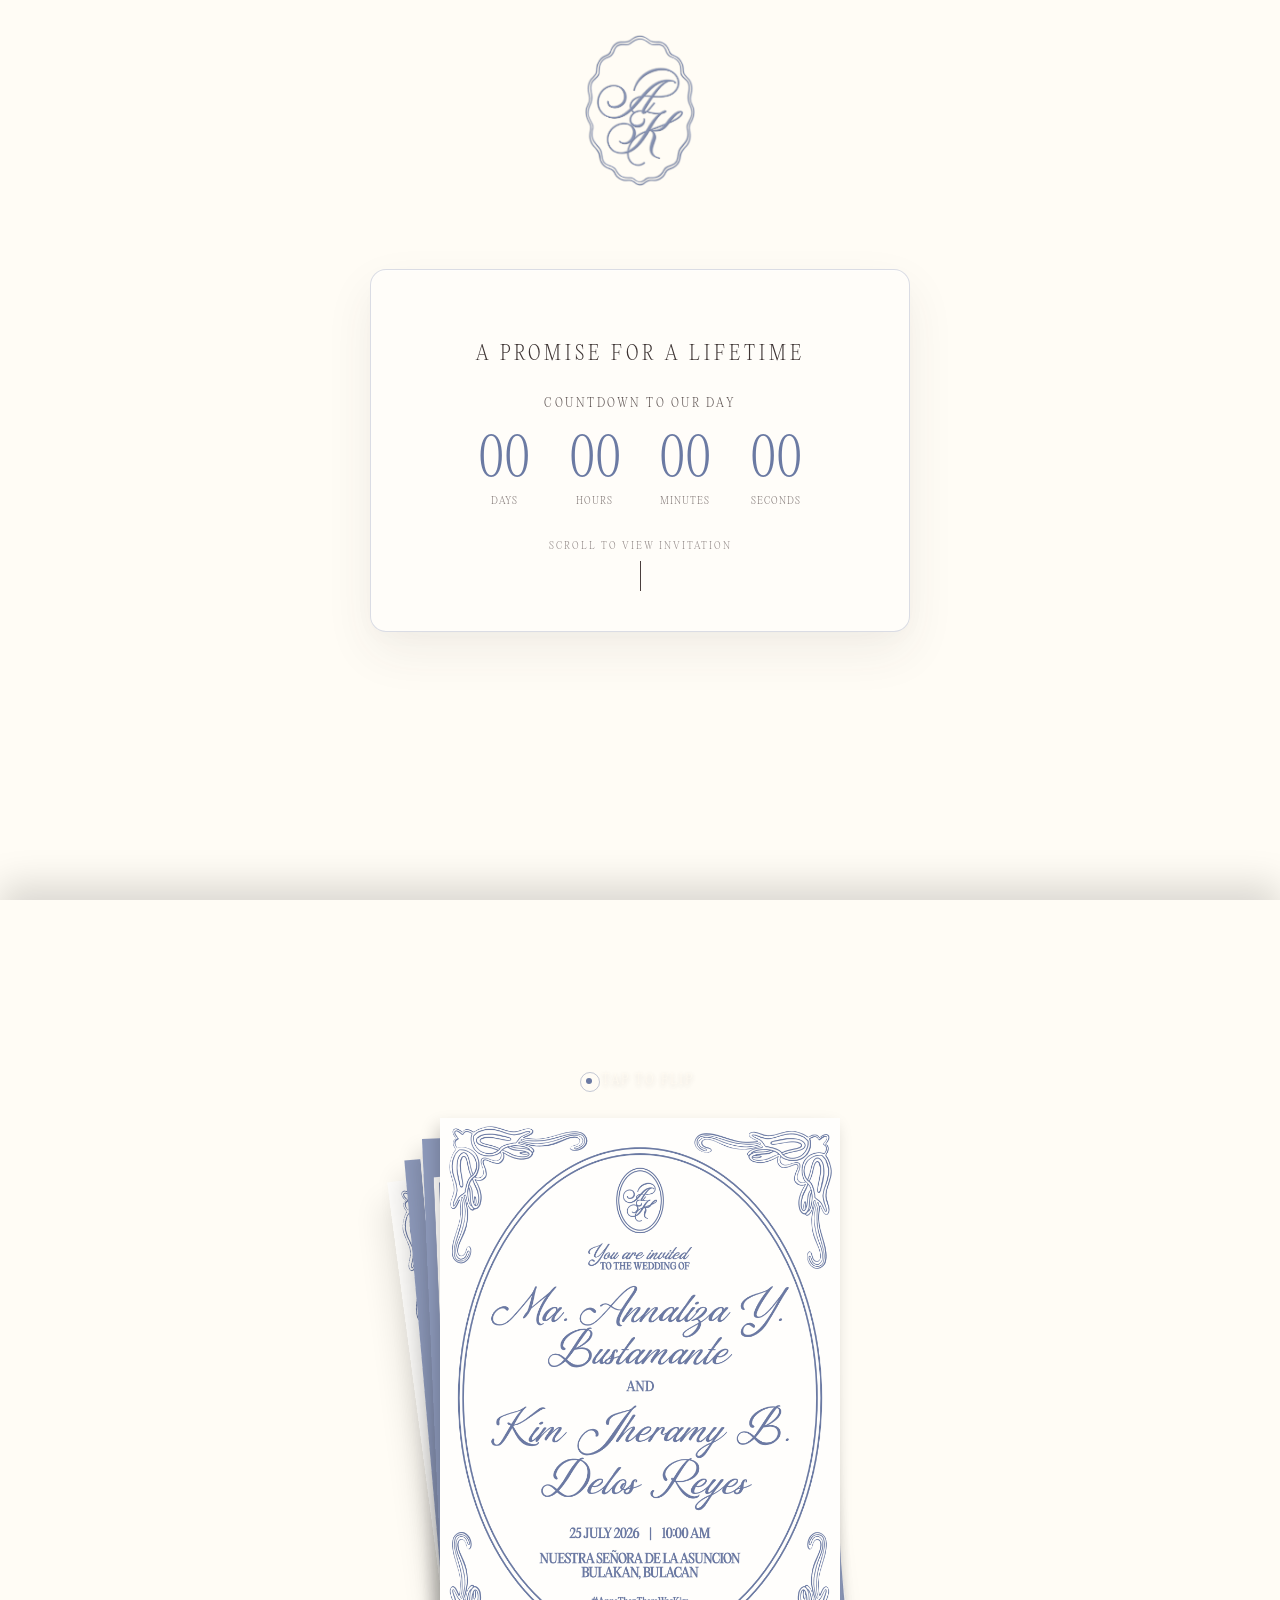
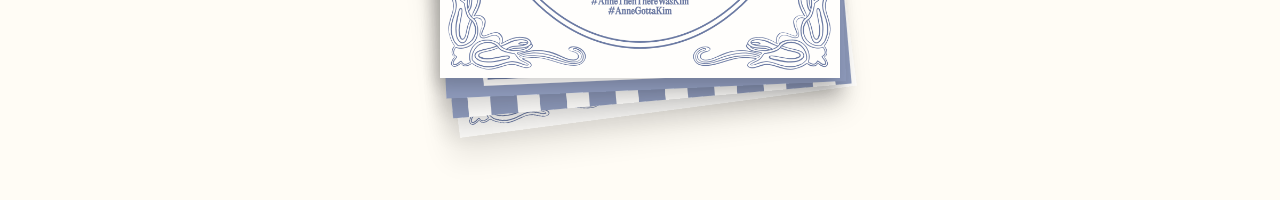
==== commit 664ddc24: "colorUpdate" ====
--- a/invitation.html
+++ b/invitation.html
@@ -18,7 +18,8 @@
     <div class="scroll-wrapper">
         
         <section id="heroSection" class="hero-container">
-            <div id="heroContent" class="hero-content">
+            <div id="heroContent" class="hero-content luxury-card">
+                
                 <header class="content-header">
                     <h2 class="section-subtitle">A Promise for a Lifetime</h2>
                 </header>
@@ -72,6 +73,9 @@
                     <div class="paper-card" style="--card-index: 2;">
                         <img src="png/page3.png" alt="Invitation Sheet 3" class="paper-img">
                     </div>
+                    <div class="paper-card" style="--card-index: 3;">
+                        <img src="png/page4.png" alt="Invitation Sheet 4" class="paper-img">
+                    </div>
                 </div>
 
             </div>
@@ -102,7 +106,6 @@
         /* ==========================================================================
            2. Visual Countdown Timer Logic Engine
            ========================================================================== */
-        // CHANGED: Target date updated strictly to July 25, 2026 at 10:00 AM
         const targetEventDate = new Date("July 25, 2026 10:00:00").getTime();
 
         function updateCountdownClock() {
--- a/invitation.css
+++ b/invitation.css
@@ -1,5 +1,5 @@
 /* ==========================================================================
-   1. Brand Font Ecosystem Loading (Ultralight .otf)
+   1. Brand Font Ecosystem Loading
    ========================================================================= */
 @font-face {
     font-family: 'PP Editorial New';
@@ -29,7 +29,7 @@
 }
 
 /* ==========================================================================
-   3. Fixed Logo Navigation Layer (Responsive Baseline)
+   3. Fixed Logo Navigation Layer
    ========================================================================= */
 .top-nav {
     position: fixed; 
@@ -46,7 +46,7 @@
 }
 
 .nav-logo {
-    width: 110px; /* Optimized crisp default scale for laptop/desktop views */
+    width: 110px; 
     height: auto;
     display: block;
     opacity: 0.9;
@@ -70,7 +70,7 @@
 }
 
 /* ==========================================================================
-   5. Full-Window Hero Section (Parallax Under-Layer Architecture)
+   5. Full-Window Hero Section
    ========================================================================= */
 .hero-container {
     width: 100vw;
@@ -82,33 +82,37 @@
     background-repeat: no-repeat;
     background-position: center center;
     background-size: cover; 
-    padding: 2rem;
-    
+    padding: 1.5rem;
     position: sticky;
     top: 0;
     z-index: 1; 
 }
 
-/* Apple Liquid Glass Card Styling */
+/* Tailored Liquid Glass Container */
 .hero-content {
     display: flex;
     flex-direction: column;
     align-items: center;
     justify-content: center;
-    max-width: 900px; 
-    width: 100%;
-    background-color: rgba(255, 255, 255, 0.35); 
-    -webkit-backdrop-filter: blur(24px); 
-    backdrop-filter: blur(24px); 
-    border: 1px solid rgba(255, 255, 255, 0.45); 
-    border-radius: 24px; 
-    padding: clamp(2rem, 5vw, 4rem);
-    padding-top: clamp(4rem, 8vw, 6rem); 
-    padding-bottom: 2.5rem; /* Generates clean space for the scroll notice */
+    
+    width: auto;
+    max-width: 100%;
+    min-width: clamp(290px, 60vw, 540px);
+    
+    background-color: rgba(255, 255, 255, 0.45); 
+    -webkit-backdrop-filter: blur(20px); 
+    backdrop-filter: blur(20px); 
+    border: 1px solid rgba(107, 122, 163, 0.25);
+    border-radius: 16px; 
+    
+    padding: clamp(2rem, 5vw, 3.5rem);
+    padding-top: clamp(3.5rem, 6vw, 4.5rem); 
+    padding-bottom: 2.5rem;
+    
     box-shadow: 
-        0 4px 30px rgba(0, 0, 0, 0.03),
-        0 30px 70px rgba(74, 62, 61, 0.08),
-        inset 0 1px 0 rgba(255, 255, 255, 0.2); 
+        0 4px 24px rgba(0, 0, 0, 0.02),
+        0 20px 50px rgba(74, 62, 61, 0.07),
+        inset 0 1px 0px rgba(255, 255, 255, 0.4);
     
     position: relative;
     transition: opacity 0.1s ease-out, transform 0.1s ease-out;
@@ -120,16 +124,16 @@
    ========================================================================== */
 .content-header {
     text-align: center;
-    margin-bottom: 2rem; 
+    margin-bottom: 1.8rem; 
 }
 
 .section-subtitle {
     font-family: 'PP Editorial New', serif;
     color: #3d3332; 
     font-weight: 200; 
-    letter-spacing: 5px;
+    letter-spacing: 4px;
     text-transform: uppercase;
-    font-size: clamp(16px, 2vw, 26px);
+    font-size: clamp(14px, 1.5vw, 19px);
     text-shadow: 0 1px 1px rgba(255, 255, 255, 0.4); 
 }
 
@@ -141,23 +145,24 @@
     flex-direction: column;
     align-items: center;
     width: 100%;
-    margin-bottom: 2.5rem;
+    margin-bottom: 2rem;
 }
 
 .countdown-title {
     font-family: 'PP Editorial New', serif;
     color: #4a3e3d;
     font-weight: 200;
-    letter-spacing: 3px;
-    font-size: clamp(11px, 1.1vw, 13px);
+    letter-spacing: 2.5px;
+    font-size: clamp(10px, 1vw, 12px);
     margin-bottom: 1.5rem;
+    opacity: 0.9;
 }
 
 .clock-display {
     display: flex;
     justify-content: center;
     align-items: center; 
-    gap: clamp(1.5rem, 3.5vw, 3.5rem); 
+    gap: clamp(1.2rem, 3vw, 2.5rem); 
     width: 100%;
 }
 
@@ -169,8 +174,8 @@
 
 .time-number {
     font-family: 'PP Editorial New', serif;
-    color: hsl(24, 77%, 54%); 
-    font-size: clamp(36px, 4.5vw, 64px); 
+    color: #6B7AA3; 
+    font-size: clamp(34px, 4vw, 52px); 
     font-weight: 200; 
     line-height: 1;
 }
@@ -179,43 +184,44 @@
     font-family: 'PP Editorial New', serif;
     color: #615453; 
     text-transform: uppercase;
-    font-size: clamp(10px, 0.9vw, 11px);
+    font-size: clamp(9px, 0.8vw, 10px);
     letter-spacing: 1px;
     margin-top: 0.5rem;
     font-weight: 200;
+    opacity: 0.8;
 }
 
 .event-started-msg {
     font-family: 'PP Editorial New', serif;
-    color: hsl(24, 77%, 54%);
-    font-size: 24px;
+    color: #6B7AA3; 
+    font-size: 20px;
     letter-spacing: 2px;
 }
 
 /* ==========================================================================
-   7b. Elegant Scroll Notice Component Styles
+   7b. Scroll Notice Component Styles
    ========================================================================== */
 .scroll-notice {
     display: flex;
     flex-direction: column;
     align-items: center;
-    gap: 10px;
+    gap: 8px;
     margin-top: auto;
     pointer-events: none;
 }
 
 .scroll-text {
     font-family: 'PP Editorial New', serif;
-    font-size: 11px;
+    font-size: 10px;
     letter-spacing: 2px;
     text-transform: uppercase;
     color: #615453;
-    opacity: 0.8;
+    opacity: 0.7;
 }
 
 .scroll-line {
     width: 1px;
-    height: 35px;
+    height: 30px;
     background: linear-gradient(to bottom, #4a3e3d 50%, transparent 50%);
     background-size: 100% 200%;
     background-position: top;
@@ -223,18 +229,9 @@
 }
 
 @keyframes breathingLine {
-    0% {
-        background-position: top;
-        opacity: 0.2;
-    }
-    50% {
-        background-position: bottom;
-        opacity: 0.8;
-    }
-    100% {
-        background-position: top;
-        opacity: 0.2;
-    }
+    0% { background-position: top; opacity: 0.2; }
+    50% { background-position: bottom; opacity: 0.8; }
+    100% { background-position: top; opacity: 0.2; }
 }
 
 /* ==========================================================================
@@ -246,7 +243,7 @@
     display: flex;
     justify-content: center;
     align-items: center;
-    padding: 11rem 2rem 5rem 2rem; /* Desktop configuration headroom padding */
+    padding: 11rem 2rem 5rem 2rem; 
     
     background-image: url('png/curtain.png');
     background-repeat: no-repeat;
@@ -261,6 +258,14 @@
 /* ==========================================================================
    9. Pure Paper Interactive Stacking & Kinetic Shuffling Layout Architecture
    ========================================================================== */
+.deck-wrapper-relative {
+    position: relative;
+    display: flex;
+    flex-direction: column;
+    align-items: center;
+    width: 100%;
+}
+
 .paper-stack-deck {
     position: relative;
     width: 100%;
@@ -280,7 +285,7 @@
     
     border-radius: 0px !important; 
     background: none;
-    z-index: calc(10 - var(--card-index));
+    z-index: calc(15 - var(--card-index));
     
     transform: 
         translateY(calc(var(--card-index) * 12px)) 
@@ -325,20 +330,80 @@
 @keyframes slideAndTossBack {
     0% {
         transform: translateY(0) translateX(0) rotate(0deg);
-        z-index: 12;
+        z-index: 20;
     }
     45% {
         transform: translateY(-40px) translateX(115%) rotate(12deg);
         box-shadow: 25px 30px 50px rgba(0, 0, 0, 0.3);
-        z-index: 12;
-    }
-    50% {
+        z-index: 20;
+    }
+    50% { z-index: 1; }
+    100% {
+        transform: translateY(36px) translateX(-18px) rotate(-7.5deg);
         z-index: 1;
     }
-    100% {
-        transform: translateY(24px) translateX(-12px) rotate(-5deg);
-        z-index: 1;
-    }
+}
+
+/* ==========================================================================
+   9b. Tap to Flip Invitation Micro-Notice Tooltip Styling
+   ========================================================================== */
+.deck-hint-overlay {
+    position: absolute;
+    top: -45px; 
+    display: flex;
+    align-items: center;
+    gap: 10px;
+    z-index: 30; 
+    pointer-events: none; 
+    opacity: 0;
+    animation: hintFadeInEntrance 1.4s ease-out 0.6s forwards;
+    transition: opacity 0.4s cubic-bezier(0.19, 1, 0.22, 1), transform 0.4s ease-out;
+    will-change: opacity, transform;
+}
+
+.hint-text-label {
+    font-family: 'PP Editorial New', serif;
+    font-size: 13px;
+    letter-spacing: 2px;
+    color: #FFFAF0; 
+    text-transform: uppercase;
+    font-weight: 200;
+    text-shadow: 0 2px 5px rgba(74, 62, 61, 0.24);
+}
+
+.hint-icon-ripple {
+    width: 6px;
+    height: 6px;
+    background-color: #6B7AA3; 
+    border-radius: 50%;
+    position: relative;
+}
+
+.hint-icon-ripple::after {
+    content: '';
+    position: absolute;
+    top: -6px;
+    left: -6px;
+    width: 18px;
+    height: 18px;
+    border: 1px solid rgba(107, 122, 163, 0.4); 
+    border-radius: 50%;
+    animation: continuousPulseWave 1.8s infinite ease-out;
+}
+
+.deck-hint-overlay.hint-dismissed {
+    opacity: 0 !important;
+    transform: translate3d(0, -12px, 0);
+}
+
+@keyframes hintFadeInEntrance {
+    0% { opacity: 0; transform: translate3d(0, 6px, 0); }
+    100% { opacity: 1; transform: translate3d(0, 0, 0); }
+}
+
+@keyframes continuousPulseWave {
+    0% { transform: scale(0.6); opacity: 1; }
+    100% { transform: scale(1.5); opacity: 0; }
 }
 
 /* ==========================================================================
@@ -353,7 +418,6 @@
    11. Comprehensive Responsive Mobile/Tablet Optimization Engine
    ========================================================================== */
 @media (max-width: 768px) {
-    /* Fixed the small logo issue: sets an elegant, highly visible responsive width scale */
     .top-nav {
         top: 25px;
     }
@@ -362,9 +426,8 @@
         width: 90px; 
     }
 
-    /* Fixed the awkward far distance between logo and stack */
     .framed-details-section {
-        padding-top: 7rem; /* Brought padding significantly down to close the empty gap */
+        padding-top: 7rem; 
         padding-bottom: 3rem;
     }
 
@@ -376,34 +439,36 @@
     .scroll-line {
         height: 25px;
     }
+
+    .deck-hint-overlay {
+        top: -38px;
+    }
 }
 
 @media (max-width: 480px) {
     .nav-logo {
-        width: 85px; /* Perfect target mobile sizing balance */
+        width: 85px; 
     }
 
     .hero-content {
-        width: 92%;          
-        padding: 2rem 1rem;  
-        padding-top: 4.5rem; 
-        padding-bottom: 1.5rem;
-        border-radius: 20px; 
+        width: 90%;          
+        padding: 2.2rem 1rem 1.2rem 1rem;  
+        padding-top: 3.5rem; 
     }
 
     .clock-display {
-        gap: 0.75rem; 
+        gap: 0.85rem; 
     }
 
     .time-block {
-        min-width: 55px; 
+        min-width: 52px; 
     }
 
     .time-number {
-        font-size: 30px; 
+        font-size: 28px; 
     }
     
     .scroll-notice {
-        gap: 6px;
+        gap: 4px;
     }
 }
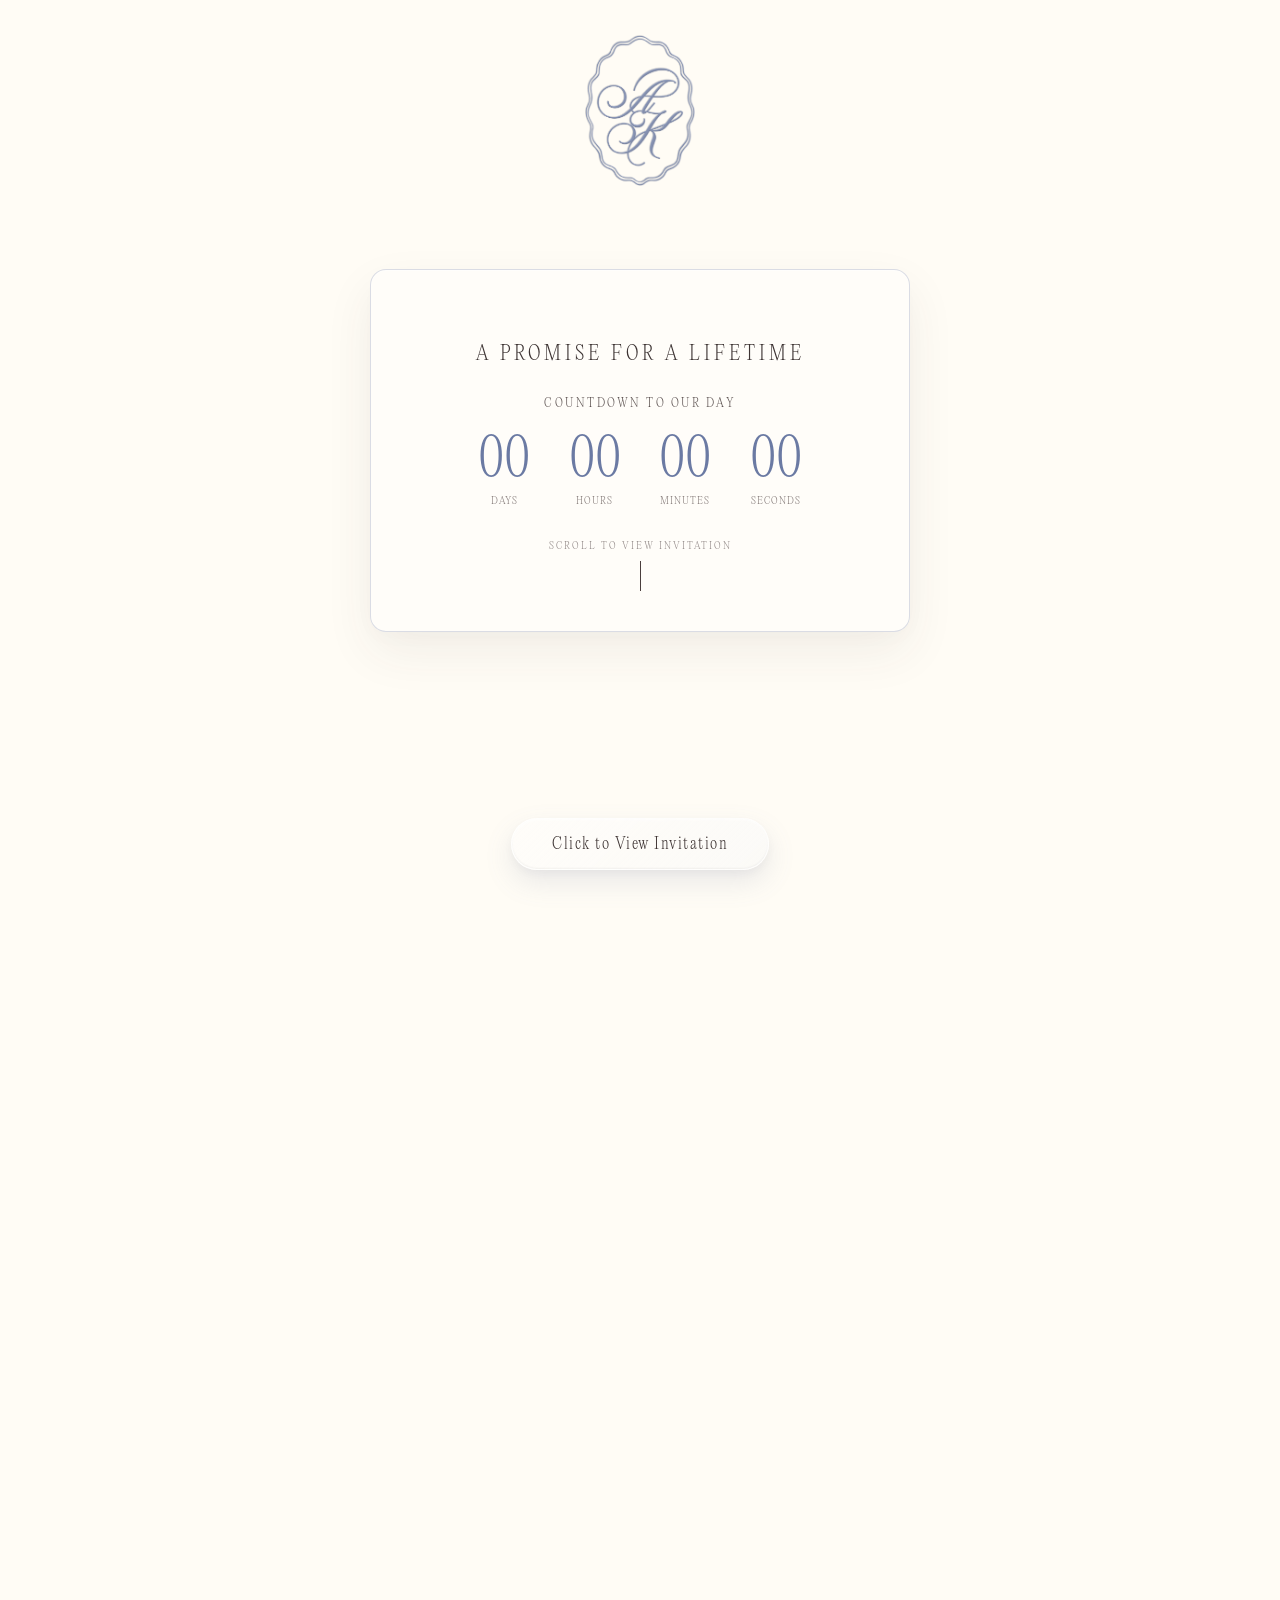
==== commit d3f221f5: "updatedVersion" ====
--- a/invitation.html
+++ b/invitation.html
@@ -9,7 +9,7 @@
 </head>
 <body>
 
-    <nav class="top-nav">
+    <nav class="top-nav" id="topNavbar">
         <a href="index.html" class="logo-link">
             <img src="png/logo.png" alt="Wedding Logo" id="navLogo" class="nav-logo">
         </a>
@@ -54,39 +54,74 @@
             </div>
         </section>
 
-        <section id="curtainSection" class="framed-details-section">
+        <section id="curtainSection" class="framed-details-section dynamic-reveal">
             
-            <div class="deck-wrapper-relative">
+            <div class="booth-container reveal-element">
                 
-                <div id="deckTapHint" class="deck-hint-overlay">
-                    <span class="hint-icon-ripple"></span>
-                    <span class="hint-text-label">Tap to Flip</span>
-                </div>
-
-                <div class="paper-stack-deck" id="paperStackDeck">
-                    <div class="paper-card" style="--card-index: 0;">
-                        <img src="png/page1.png" alt="Invitation Sheet 1" class="paper-img">
+                <div class="booth-asset-header">
+                    <img src="png/capturedmoments.png" alt="Captured Moments" class="captured-moments-title">
+                </div>
+                
+                <div class="printer-machine">
+                    <div class="printer-shine"></div>
+                    <div class="printer-slot">
+                        <div class="slot-shadow"></div>
                     </div>
-                    <div class="paper-card" style="--card-index: 1;">
-                        <img src="png/page2.png" alt="Invitation Sheet 2" class="paper-img">
-                    </div>
-                    <div class="paper-card" style="--card-index: 2;">
-                        <img src="png/page3.png" alt="Invitation Sheet 3" class="paper-img">
-                    </div>
-                    <div class="paper-card" style="--card-index: 3;">
-                        <img src="png/page4.png" alt="Invitation Sheet 4" class="paper-img">
-                    </div>
+                </div>
+
+                <div class="strip-mask" id="stripMask">
+                    <div class="photostrip" id="photostrip"></div>
                 </div>
 
             </div>
 
         </section>
 
+        <section class="polaroid-deck-container dynamic-reveal">
+            
+            <div class="polaroid-table reveal-element" id="polaroidTable">
+                <div class="floating-photo f-card-1">
+                    <img src="png/pic1.png" alt="Celebration 1">
+                </div>
+                <div class="floating-photo f-card-2">
+                    <img src="png/pic2.png" alt="Celebration 2">
+                </div>
+                <div class="floating-photo f-card-3">
+                    <img src="png/pic3.png" alt="Celebration 3">
+                </div>
+                <div class="floating-photo f-card-4">
+                    <img src="png/pic4.png" alt="Celebration 4">
+                </div>
+                <div class="floating-photo f-card-5">
+                    <img src="png/pic5.png" alt="Celebration 5">
+                </div>
+            </div>
+        </section>
+
     </div>
 
+    <button class="view-invitation-btn" id="openGalleryBtn">
+        Click to View Invitation
+    </button>
+
+    <div class="lightbox-overlay" id="lightboxOverlay">
+        <button class="lightbox-close" id="closeGalleryBtn">&times;</button>
+        
+        <div class="lightbox-window">
+            <button class="lightbox-arrow left-arrow" id="prevPageBtn">&#8249;</button>
+            
+            <div class="lightbox-stage">
+                <img src="png/page1.png" alt="Invitation Page" id="lightboxImage">
+                <div class="page-indicator" id="pageIndicator">Page 1 of 4</div>
+            </div>
+            
+            <button class="lightbox-arrow right-arrow" id="nextPageBtn">&#8250;</button>
+        </div>
+    </div>
+
     <script>
         /* ==========================================================================
-           1. Global Interaction Triggers
+           1. Global Interaction Triggers & Audio Activation
            ========================================================================== */
         function triggerAudioUnlock() {
             audioManager.init();
@@ -133,9 +168,10 @@
         const clockIntervalEngine = setInterval(updateCountdownClock, 1000);
 
         /* ==========================================================================
-           3. Viewport Transitions & Scroll Layout Tracking
+           3. Viewport Transitions & Dynamic Nav Dismissal
            ========================================================================== */
         const logoElement = document.getElementById('navLogo');
+        const topNavbar = document.getElementById('topNavbar');
         const curtainSection = document.getElementById('curtainSection');
         const heroContent = document.getElementById('heroContent');
 
@@ -155,50 +191,134 @@
         const logoSwapObserver = new IntersectionObserver((entries) => {
             entries.forEach(entry => {
                 if (entry.isIntersecting) {
-                    logoElement.style.opacity = '0';
-                    setTimeout(() => { logoElement.src = 'png/logoWhite.png'; logoElement.style.opacity = '1'; }, 150);
+                    topNavbar.classList.add('nav-hidden-state');
                 } else {
-                    logoElement.style.opacity = '0';
-                    setTimeout(() => { logoElement.src = 'png/logo.png'; logoElement.style.opacity = '0.9'; }, 150);
+                    topNavbar.classList.remove('nav-hidden-state');
                 }
             });
-        }, { root: null, threshold: 0.15 });
+        }, { root: null, threshold: 0.05 });
 
         logoSwapObserver.observe(curtainSection);
 
-        /* ==========================================================================
-           4. Paper Card Stack Shuffle Controller
-           ========================================================================== */
-        const deckContainer = document.getElementById('paperStackDeck');
-        const hintNotice = document.getElementById('deckTapHint');
-        let canShuffle = true; 
-
-        deckContainer.addEventListener('click', () => {
-            if (!canShuffle) return; 
-            canShuffle = false;
-
-            if (hintNotice) {
-                hintNotice.classList.add('hint-dismissed');
+        const revealTransitionObserver = new IntersectionObserver((entries) => {
+            entries.forEach(entry => {
+                if (entry.isIntersecting) {
+                    entry.target.classList.add('reveal-active');
+                }
+            });
+        }, { root: null, threshold: 0.12 });
+
+        document.querySelectorAll('.dynamic-reveal').forEach(section => {
+            revealTransitionObserver.observe(section);
+        });
+
+        /* ==========================================================================
+           4. Dynamic Photo Strip Generation (SKIPS 6 AND 7)
+           ========================================================================== */
+        const photostrip = document.getElementById('photostrip');
+        const stripMask = document.getElementById('stripMask');
+        const totalPhotos = 14; 
+        
+        let stripHTML = '';
+        for (let i = 1; i <= totalPhotos; i++) {
+            if (i === 6 || i === 7) {
+                continue; 
             }
-
-            audioManager.playInstant('paper', 0.65);
-
-            let cards = deckContainer.querySelectorAll('.paper-card');
-            let topCard = cards[0];
-
-            topCard.classList.add('shuffling-out');
+            stripHTML += `
+                <div class="photo-frame">
+                    <img src="photoBooth/p${i}.png" alt="Photobooth Image ${i}" loading="lazy">
+                </div>
+            `;
+        }
+        
+        stripHTML += `
+            <div class="strip-footer-tail">
+                <div class="dashed-divider"></div>
+                <div class="footer-text-wrap">
+                    <p class="main-title">The Wedding of <br> Anne and Kim</p>
+                </div>
+            </div>
+        `;
+        photostrip.innerHTML = stripHTML;
+
+        let hasPrinted = false;
+
+        const printerObserver = new IntersectionObserver((entries) => {
+            entries.forEach(entry => {
+                if (entry.isIntersecting && !hasPrinted) {
+                    hasPrinted = true; 
+                    startMechanicalPrint();
+                }
+            });
+        }, { root: null, threshold: 0.25 });
+
+        printerObserver.observe(curtainSection);
+
+        function startMechanicalPrint() {
+            photostrip.classList.add('is-printing');
+
+            try {
+                audioManager.playInstant('paper', 0.8);
+            } catch(e) {}
 
             setTimeout(() => {
-                topCard.classList.remove('shuffling-out');
-                deckContainer.appendChild(topCard);
-
-                const updatedCards = deckContainer.querySelectorAll('.paper-card');
-                updatedCards.forEach((card, index) => {
-                    card.style.setProperty('--card-index', index);
-                });
-
-                canShuffle = true;
-            }, 550); 
+                stripMask.style.overflowY = 'auto';
+            }, 18000);
+        }
+
+        /* ==========================================================================
+           5. Interactive 4-Page Lightbox Gallery Engine
+           ========================================================================== */
+        const pages = ['png/page1.png', 'png/page2.png', 'png/page3.png', 'png/page4.png'];
+        let currentPageIndex = 0;
+
+        const lightboxOverlay = document.getElementById('lightboxOverlay');
+        const lightboxImage = document.getElementById('lightboxImage');
+        const pageIndicator = document.getElementById('pageIndicator');
+        
+        const openGalleryBtn = document.getElementById('openGalleryBtn');
+        const closeGalleryBtn = document.getElementById('closeGalleryBtn');
+        const prevPageBtn = document.getElementById('prevPageBtn');
+        const nextPageBtn = document.getElementById('nextPageBtn');
+
+        function updateLightboxImage() {
+            lightboxImage.style.opacity = '0';
+            setTimeout(() => {
+                lightboxImage.src = pages[currentPageIndex];
+                pageIndicator.innerText = `Page ${currentPageIndex + 1} of 4`;
+                lightboxImage.style.opacity = '1';
+            }, 150);
+        }
+
+        openGalleryBtn.addEventListener('click', () => {
+            currentPageIndex = 0; 
+            updateLightboxImage();
+            lightboxOverlay.classList.add('is-visible');
+            document.body.style.overflow = 'hidden'; 
+        });
+
+        closeGalleryBtn.addEventListener('click', () => {
+            lightboxOverlay.classList.remove('is-visible');
+            document.body.style.overflow = ''; 
+        });
+
+        nextPageBtn.addEventListener('click', (e) => {
+            e.stopPropagation();
+            currentPageIndex = (currentPageIndex + 1) % pages.length;
+            updateLightboxImage();
+        });
+
+        prevPageBtn.addEventListener('click', (e) => {
+            e.stopPropagation();
+            currentPageIndex = (currentPageIndex - 1 + pages.length) % pages.length;
+            updateLightboxImage();
+        });
+
+        lightboxOverlay.addEventListener('click', (e) => {
+            if (e.target === lightboxOverlay) {
+                lightboxOverlay.classList.remove('is-visible');
+                document.body.style.overflow = '';
+            }
         });
     </script>
 </body>
--- a/invitation.css
+++ b/invitation.css
@@ -29,7 +29,7 @@
 }
 
 /* ==========================================================================
-   3. Fixed Logo Navigation Layer
+   3. Fixed Logo Navigation Layer & Dynamic Fades
    ========================================================================= */
 .top-nav {
     position: fixed; 
@@ -38,6 +38,16 @@
     transform: translateX(-50%); 
     z-index: 100;
     text-align: center;
+    transition: opacity 0.4s ease-in-out, transform 0.4s ease-in-out, visibility 0.4s;
+    visibility: visible;
+    opacity: 1;
+}
+
+.top-nav.nav-hidden-state {
+    opacity: 0 !important;
+    transform: translate3d(-50%, -20px, 0) !important;
+    visibility: hidden;
+    pointer-events: none;
 }
 
 .logo-link {
@@ -88,32 +98,26 @@
     z-index: 1; 
 }
 
-/* Tailored Liquid Glass Container */
 .hero-content {
     display: flex;
     flex-direction: column;
     align-items: center;
     justify-content: center;
-    
     width: auto;
     max-width: 100%;
     min-width: clamp(290px, 60vw, 540px);
-    
     background-color: rgba(255, 255, 255, 0.45); 
     -webkit-backdrop-filter: blur(20px); 
     backdrop-filter: blur(20px); 
     border: 1px solid rgba(107, 122, 163, 0.25);
     border-radius: 16px; 
-    
     padding: clamp(2rem, 5vw, 3.5rem);
     padding-top: clamp(3.5rem, 6vw, 4.5rem); 
     padding-bottom: 2.5rem;
-    
     box-shadow: 
         0 4px 24px rgba(0, 0, 0, 0.02),
         0 20px 50px rgba(74, 62, 61, 0.07),
         inset 0 1px 0px rgba(255, 255, 255, 0.4);
-    
     position: relative;
     transition: opacity 0.1s ease-out, transform 0.1s ease-out;
     will-change: opacity, transform;
@@ -198,9 +202,6 @@
     letter-spacing: 2px;
 }
 
-/* ==========================================================================
-   7b. Scroll Notice Component Styles
-   ========================================================================== */
 .scroll-notice {
     display: flex;
     flex-direction: column;
@@ -235,7 +236,7 @@
 }
 
 /* ==========================================================================
-   8. Curtain Backdrop Overlapping Layer
+   8. Structural Padding & Curtain Image Call
    ========================================================================== */
 .framed-details-section {
     min-height: 100vh; 
@@ -243,180 +244,454 @@
     display: flex;
     justify-content: center;
     align-items: center;
-    padding: 11rem 2rem 5rem 2rem; 
-    
+    padding: 10rem 2rem 6rem 2rem; 
     background-image: url('png/curtain.png');
     background-repeat: no-repeat;
     background-position: center center;
     background-size: cover; 
-    
     position: relative;
     z-index: 2; 
     box-shadow: 0 -15px 35px rgba(0, 0, 0, 0.15); 
 }
 
 /* ==========================================================================
-   9. Pure Paper Interactive Stacking & Kinetic Shuffling Layout Architecture
-   ========================================================================== */
-.deck-wrapper-relative {
-    position: relative;
-    display: flex;
-    flex-direction: column;
-    align-items: center;
-    width: 100%;
-}
-
-.paper-stack-deck {
-    position: relative;
-    width: 100%;
-    max-width: 400px; 
-    height: 560px;
-    margin: 0 auto;
-    cursor: pointer;
-    perspective: 1200px; 
-}
-
-.paper-card {
-    position: absolute;
-    top: 0;
-    left: 0;
-    width: 100%;
-    height: 100%;
-    
-    border-radius: 0px !important; 
-    background: none;
-    z-index: calc(15 - var(--card-index));
-    
-    transform: 
-        translateY(calc(var(--card-index) * 12px)) 
-        translateX(calc(var(--card-index) * -6px))
-        rotate(calc(var(--card-index) * -2.5deg));
-        
-    box-shadow: 
-        calc(-4px - (var(--card-index) * 2px))
-        calc(8px + (var(--card-index) * 4px))
-        calc(15px + (var(--card-index) * 5px))
-        rgba(0, 0, 0, calc(0.18 - (var(--card-index) * 0.03)));
-
-    transition: transform 0.5s cubic-bezier(0.19, 1, 0.22, 1), 
-                box-shadow 0.5s cubic-bezier(0.19, 1, 0.22, 1),
-                z-index 0.5s linear;
-}
-
-.paper-img {
-    width: 100%;
-    height: 100%;
-    object-fit: cover;
-    border-radius: 0px !important; 
-    display: block;
-}
-
-.paper-stack-deck:hover .paper-card {
-    transform: 
-        translateY(calc(var(--card-index) * 22px)) 
-        translateX(calc(var(--card-index) * -12px))
-        rotate(calc(var(--card-index) * -4deg));
-    box-shadow: 
-        calc(-8px - (var(--card-index) * 3px))
-        calc(16px + (var(--card-index) * 6px))
-        calc(25px + (var(--card-index) * 8px))
-        rgba(0, 0, 0, calc(0.22 - (var(--card-index) * 0.03)));
-}
-
-.paper-card.shuffling-out {
-    animation: slideAndTossBack 0.55s cubic-bezier(0.25, 1, 0.5, 1) forwards;
-}
-
-@keyframes slideAndTossBack {
-    0% {
-        transform: translateY(0) translateX(0) rotate(0deg);
-        z-index: 20;
-    }
-    45% {
-        transform: translateY(-40px) translateX(115%) rotate(12deg);
-        box-shadow: 25px 30px 50px rgba(0, 0, 0, 0.3);
-        z-index: 20;
-    }
-    50% { z-index: 1; }
-    100% {
-        transform: translateY(36px) translateX(-18px) rotate(-7.5deg);
-        z-index: 1;
-    }
-}
-
-/* ==========================================================================
-   9b. Tap to Flip Invitation Micro-Notice Tooltip Styling
-   ========================================================================== */
-.deck-hint-overlay {
-    position: absolute;
-    top: -45px; 
-    display: flex;
-    align-items: center;
-    gap: 10px;
-    z-index: 30; 
-    pointer-events: none; 
+   9. Cinematic Scroll Trigger Fade Animations
+   ========================================================================== */
+.dynamic-reveal {
     opacity: 0;
-    animation: hintFadeInEntrance 1.4s ease-out 0.6s forwards;
-    transition: opacity 0.4s cubic-bezier(0.19, 1, 0.22, 1), transform 0.4s ease-out;
-    will-change: opacity, transform;
-}
-
-.hint-text-label {
-    font-family: 'PP Editorial New', serif;
-    font-size: 13px;
-    letter-spacing: 2px;
-    color: #FFFAF0; 
-    text-transform: uppercase;
-    font-weight: 200;
-    text-shadow: 0 2px 5px rgba(74, 62, 61, 0.24);
-}
-
-.hint-icon-ripple {
-    width: 6px;
-    height: 6px;
-    background-color: #6B7AA3; 
-    border-radius: 50%;
-    position: relative;
-}
-
-.hint-icon-ripple::after {
-    content: '';
-    position: absolute;
-    top: -6px;
-    left: -6px;
-    width: 18px;
-    height: 18px;
-    border: 1px solid rgba(107, 122, 163, 0.4); 
-    border-radius: 50%;
-    animation: continuousPulseWave 1.8s infinite ease-out;
-}
-
-.deck-hint-overlay.hint-dismissed {
-    opacity: 0 !important;
-    transform: translate3d(0, -12px, 0);
-}
-
-@keyframes hintFadeInEntrance {
-    0% { opacity: 0; transform: translate3d(0, 6px, 0); }
-    100% { opacity: 1; transform: translate3d(0, 0, 0); }
-}
-
-@keyframes continuousPulseWave {
-    0% { transform: scale(0.6); opacity: 1; }
-    100% { transform: scale(1.5); opacity: 0; }
-}
-
-/* ==========================================================================
-   10. Entry Animation Keyframes
-   ========================================================================== */
+    transform: translateY(35px);
+    transition: opacity 1.2s cubic-bezier(0.22, 1, 0.36, 1), 
+                transform 1.2s cubic-bezier(0.22, 1, 0.36, 1);
+    will-change: transform, opacity;
+}
+
+.dynamic-reveal .reveal-element {
+    opacity: 0;
+    transform: scale(0.97) translateY(15px);
+    transition: opacity 1s cubic-bezier(0.22, 1, 0.36, 1) 0.15s, 
+                transform 1s cubic-bezier(0.22, 1, 0.36, 1) 0.15s;
+    will-change: transform, opacity;
+}
+
+.dynamic-reveal.reveal-active {
+    opacity: 1;
+    transform: translateY(0);
+}
+
+.dynamic-reveal.reveal-active .reveal-element {
+    opacity: 1;
+    transform: scale(1) translateY(0);
+}
+
 @keyframes fadeInInvitationPage {
     from { opacity: 0; }
     to { opacity: 1; }
 }
 
 /* ==========================================================================
-   11. Comprehensive Responsive Mobile/Tablet Optimization Engine
-   ========================================================================== */
+   11. Premium Floating Photo Stacked Layout
+   ========================================================================== */
+.polaroid-deck-container {
+    position: relative;
+    width: 100vw;
+    min-height: 100vh;
+    display: flex;
+    flex-direction: column;
+    justify-content: center;
+    align-items: center;
+    background-color: #f6f5f2;
+    overflow: hidden;
+    padding: 8rem 2rem 8rem 2rem; /* Increased top padding to push the layout slightly lower away from top navbar */
+    z-index: 3;
+}
+
+.polaroid-table {
+    position: relative;
+    width: 100%;
+    max-width: 850px; 
+    height: 600px;
+    display: flex;
+    justify-content: center;
+    align-items: center;
+    margin-top: 40px; /* Gently nudges the entire stack down to avoid any header overlaps */
+}
+
+.floating-photo {
+    position: absolute;
+    width: 230px; 
+    background: transparent;
+    padding: 0;
+    border: none;
+    top: 50%;
+    left: 50%;
+    margin-top: -130px; /* Adjusted slightly down from original -150px to safely move cards lower */
+    margin-left: -115px;
+    filter: drop-shadow(0 6px 15px rgba(35, 30, 29, 0.08));
+    pointer-events: none; 
+}
+
+.floating-photo img {
+    width: 100%;
+    height: auto;
+    object-fit: contain;
+    display: block;
+}
+
+.f-card-1 { transform: translate3d(-240px, -110px, 0) rotate(-7deg); z-index: 10; }
+.f-card-2 { transform: translate3d(200px, -90px, 0) rotate(5deg); z-index: 11; }
+.f-card-3 { transform: translate3d(0px, -20px, 0) rotate(-2deg); z-index: 14; }
+.f-card-4 { transform: translate3d(-170px, 120px, 0) rotate(-4deg); z-index: 12; }
+.f-card-5 { transform: translate3d(180px, 110px, 0) rotate(6deg); z-index: 13; }
+
+/* ==========================================================================
+   12. Metallic Mechanical Photobooth Layout Architecture & Headers
+   ========================================================================== */
+.booth-container {
+    display: flex;
+    flex-direction: column;
+    align-items: center;
+    position: relative;
+    width: 100%;
+    max-width: 450px;
+    margin: 0 auto;
+}
+
+.booth-asset-header {
+    width: 100%;
+    display: flex;
+    justify-content: center;
+    align-items: center;
+    margin-bottom: 2.2rem;
+    pointer-events: none; 
+    user-select: none;
+    z-index: 20;
+}
+
+.captured-moments-title {
+    width: 380px; 
+    max-width: 95%;
+    height: auto;
+    object-fit: contain;
+    display: block;
+    filter: drop-shadow(0 3px 12px rgba(0, 0, 0, 0.4)); 
+}
+
+.printer-machine {
+    width: 340px;
+    height: 74px;
+    background: linear-gradient(180deg, #bdc3c7 0%, #95a5a6 40%, #7f8c8d 100%);
+    border-radius: 10px 10px 3px 3px;
+    border: 1px solid rgba(0, 0, 0, 0.3);
+    border-bottom: 4px solid #5d6869;
+    position: relative;
+    z-index: 10;
+    display: flex;
+    align-items: center;
+    justify-content: center;
+    box-shadow: 
+        0 18px 35px rgba(0, 0, 0, 0.25),
+        inset 0 1.5px 0px rgba(255, 255, 255, 0.4);
+    overflow: hidden;
+}
+
+.printer-shine {
+    position: absolute;
+    top: 0;
+    left: -100%;
+    width: 50%;
+    height: 100%;
+    background: linear-gradient(90deg, transparent, rgba(255,255,255,0.25), transparent);
+    transform: skewX(-30deg);
+    animation: metalSheen 7s infinite ease-in-out;
+}
+
+.printer-slot {
+    width: 284px;
+    height: 12px;
+    background-color: #1a1716;
+    border-radius: 4px;
+    bottom: 14px;
+    position: absolute;
+    border-top: 1px solid rgba(0, 0, 0, 0.8);
+    border-bottom: 1px solid rgba(255, 255, 255, 0.25);
+    overflow: hidden;
+}
+
+.slot-shadow {
+    width: 100%;
+    height: 100%;
+    box-shadow: inset 0 3px 6px rgba(0, 0, 0, 0.85);
+}
+
+.strip-mask {
+    width: 262px;
+    height: 650px; 
+    position: relative;
+    top: -12px;
+    overflow-y: hidden; 
+    z-index: 5;
+    transition: box-shadow 0.5s ease;
+    scrollbar-width: thin;
+    scrollbar-color: rgba(107, 122, 163, 0.3) transparent;
+}
+
+.strip-mask::-webkit-scrollbar {
+    width: 4px;
+}
+.strip-mask::-webkit-scrollbar-thumb {
+    background-color: rgba(107, 122, 163, 0.3);
+    border-radius: 4px;
+}
+
+/* ==========================================================================
+   13. Photostrip Physics & Paper Texture Delivery
+   ========================================================================== */
+.photostrip {
+    width: 100%;
+    padding: 30px 16px 40px 16px;
+    border: 1px solid rgba(0, 0, 0, 0.05);
+    box-shadow: 0 12px 45px rgba(50, 40, 39, 0.2);
+    display: flex;
+    flex-direction: column;
+    gap: 20px;
+    transform: translateY(calc(-100% + 650px));
+    will-change: transform;
+    background-color: #fcfbf9;
+    background-image: 
+        linear-gradient(90deg, rgba(0,0,0,0.015) 50%, transparent 50%),
+        linear-gradient(rgba(0,0,0,0.015) 50%, transparent 50%);
+    background-size: 3px 3px;
+}
+
+.photostrip.is-printing {
+    animation: print-descent 18s linear forwards;
+}
+
+.photo-frame {
+    width: 100%;
+    aspect-ratio: 3 / 4;
+    background-color: #ffffff;
+    overflow: hidden;
+    border: 1px solid rgba(0, 0, 0, 0.02);
+    box-shadow: 0 2px 6px rgba(0,0,0,0.03);
+    position: relative;
+}
+
+.photo-frame::after {
+    content: '';
+    position: absolute;
+    top: 0; left: 0; width: 100%; height: 100%;
+    border: 1px solid rgba(0,0,0,0.04);
+    pointer-events: none;
+}
+
+.photo-frame img {
+    width: 100%;
+    height: 100%;
+    object-fit: cover;
+    display: block;
+}
+
+.strip-footer-tail {
+    width: 100%;
+    display: flex;
+    flex-direction: column;
+    align-items: center;
+    padding-top: 5px;
+    padding-bottom: 30px;
+    margin-top: 5px;
+}
+
+.dashed-divider {
+    width: 100%;
+    height: 1px;
+    border-top: 1px dashed rgba(160, 150, 147, 0.45);
+    margin-bottom: 25px;
+}
+
+.footer-text-wrap {
+    text-align: center;
+    max-width: 90%;
+}
+
+.footer-text-wrap .main-title {
+    font-family: 'PP Editorial New', serif;
+    font-size: 20px; 
+    color: #4a4342;
+    letter-spacing: 0.5px; 
+    line-height: 1.35; 
+    font-weight: normal;
+    text-transform: none; 
+}
+
+@keyframes print-descent {
+    0% { transform: translateY(-100%); }
+    100% { transform: translateY(0px); }
+}
+
+@keyframes metalSheen {
+    0% { left: -100%; }
+    20% { left: 150%; }
+    100% { left: 150%; }
+}
+
+/* ==========================================================================
+   14. Fixed Floating Liquid Glass Action Button Style 
+   ========================================================================== */
+.view-invitation-btn {
+    font-family: 'PP Editorial New', serif;
+    color: #3d3332;
+    border: 1px solid rgba(255, 255, 255, 0.6);
+    
+    /* Strict One-Liner Rule Constraints */
+    white-space: nowrap;
+    word-break: keep-all;
+    
+    /* Touch optimization proportions */
+    padding: 0.9rem 2.5rem;
+    font-size: 16px;
+    min-height: 48px; 
+    letter-spacing: 1.5px;
+    border-radius: 50px;
+    cursor: pointer;
+    
+    /* Global fixed position layout overrides */
+    position: fixed;
+    bottom: 30px;
+    left: 50%;
+    transform: translateX(-50%);
+    z-index: 400; 
+
+    /* Liquid Glass styling engine formulas */
+    background: linear-gradient(135deg, rgba(255, 255, 255, 0.45) 0%, rgba(240, 244, 255, 0.25) 100%);
+    -webkit-backdrop-filter: blur(14px) saturate(120%);
+    backdrop-filter: blur(14px) saturate(120%);
+    
+    box-shadow: 
+        0 4px 10px rgba(0, 0, 0, 0.03),
+        0 12px 28px rgba(107, 122, 163, 0.15),
+        inset 0 1px 2px rgba(255, 255, 255, 0.6),
+        inset 0 -1px 2px rgba(0, 0, 0, 0.05);
+        
+    transition: transform 0.3s cubic-bezier(0.16, 1, 0.3, 1), 
+                background-color 0.3s ease, 
+                box-shadow 0.3s ease,
+                border-color 0.3s ease;
+}
+
+.view-invitation-btn:hover {
+    background: linear-gradient(135deg, rgba(255, 255, 255, 0.6) 0%, rgba(220, 230, 255, 0.35) 100%);
+    border-color: rgba(255, 255, 255, 0.85);
+    box-shadow: 
+        0 6px 14px rgba(0, 0, 0, 0.04),
+        0 16px 35px rgba(107, 122, 163, 0.25),
+        inset 0 1px 3px rgba(255, 255, 255, 0.8);
+    transform: translateX(-50%) scale(1.03) translateY(-2px);
+}
+
+/* Active touch feedback */
+.view-invitation-btn:active {
+    transform: translateX(-50%) scale(0.97) translateY(0);
+    background: linear-gradient(135deg, rgba(240, 240, 240, 0.5) 0%, rgba(200, 215, 255, 0.3) 100%);
+}
+
+/* ==========================================================================
+   15. Luxury Lightbox Modal Stage Overlay Architecture
+   ========================================================================== */
+.lightbox-overlay {
+    position: fixed;
+    top: 0;
+    left: 0;
+    width: 100vw;
+    height: 100vh;
+    background-color: rgba(26, 23, 22, 0.96); 
+    z-index: 500;
+    display: flex;
+    justify-content: center;
+    align-items: center;
+    opacity: 0;
+    visibility: hidden;
+    transition: opacity 0.4s ease, visibility 0.4s;
+}
+
+.lightbox-overlay.is-visible {
+    opacity: 1;
+    visibility: visible;
+}
+
+.lightbox-close {
+    position: absolute;
+    top: 25px;
+    right: 35px;
+    background: none;
+    border: none;
+    color: rgba(255, 255, 255, 0.7);
+    font-size: 42px;
+    cursor: pointer;
+    transition: color 0.2s ease;
+    z-index: 510;
+}
+
+.lightbox-close:hover {
+    color: #ffffff;
+}
+
+.lightbox-window {
+    display: flex;
+    align-items: center;
+    justify-content: center;
+    width: 100%;
+    max-width: 1200px;
+    padding: 0 2rem;
+    position: relative;
+}
+
+.lightbox-stage {
+    display: flex;
+    flex-direction: column;
+    align-items: center;
+    max-width: 600px; /* Enhanced slightly for wide view desktop clarity */
+    width: 100%;
+}
+
+.lightbox-stage img {
+    width: 100%;
+    height: auto;
+    max-height: 78vh;
+    object-fit: contain;
+    border-radius: 6px;
+    box-shadow: 0 20px 60px rgba(0,0,0,0.65);
+    opacity: 1;
+    transition: opacity 0.2s ease-in-out;
+}
+
+.page-indicator {
+    font-family: 'PP Editorial New', serif;
+    color: rgba(255, 255, 255, 0.6);
+    margin-top: 1.2rem;
+    font-size: 14px;
+    letter-spacing: 1px;
+}
+
+.lightbox-arrow {
+    background: none;
+    border: none;
+    color: rgba(255, 255, 255, 0.5);
+    font-size: 64px;
+    cursor: pointer;
+    padding: 2rem;
+    transition: color 0.2s ease, transform 0.2s ease;
+    user-select: none;
+}
+
+.lightbox-arrow:hover {
+    color: #ffffff;
+    transform: scale(1.1);
+}
+
+/* ==========================================================================
+   16. Responsive Phone Size Overrides
+   ========================================================================= */
 @media (max-width: 768px) {
     .top-nav {
         top: 25px;
@@ -426,49 +701,165 @@
         width: 90px; 
     }
 
-    .framed-details-section {
-        padding-top: 7rem; 
+    .captured-moments-title {
+        width: 280px; 
+        max-width: 90%;
+    }
+    
+    .polaroid-deck-container {
+        padding-top: 7rem;
+    }
+
+    .polaroid-table {
+        height: 520px;
+        margin-top: 50px;
+    }
+    
+    .floating-photo {
+        width: 130px; 
+        margin-top: -65px;
+        margin-left: -65px;
+    }
+    
+    .f-card-1 { transform: translate3d(-85px, -140px, 0) rotate(-6deg); }
+    .f-card-2 { transform: translate3d(80px, -110px, 0) rotate(5deg); }
+    .f-card-3 { transform: translate3d(0px, 15px, 0) rotate(-1deg); }
+    .f-card-4 { transform: translate3d(-75px, 140px, 0) rotate(-4deg); }
+    .f-card-5 { transform: translate3d(75px, 125px, 0) rotate(4deg); }
+
+    .framed-details-section { 
+        padding-top: 8rem; 
         padding-bottom: 3rem;
     }
-
-    .paper-stack-deck {
-        max-width: 285px;
-        height: 400px;
-    }
-    
-    .scroll-line {
-        height: 25px;
-    }
-
-    .deck-hint-overlay {
-        top: -38px;
-    }
-}
-
-@media (max-width: 480px) {
-    .nav-logo {
-        width: 85px; 
-    }
-
-    .hero-content {
-        width: 90%;          
-        padding: 2.2rem 1rem 1.2rem 1rem;  
-        padding-top: 3.5rem; 
-    }
-
-    .clock-display {
-        gap: 0.85rem; 
-    }
-
-    .time-block {
-        min-width: 52px; 
-    }
-
-    .time-number {
-        font-size: 28px; 
-    }
-    
-    .scroll-notice {
-        gap: 4px;
-    }
-}+    .printer-machine { 
+        width: 290px; 
+        height: 68px; 
+    }
+    .printer-slot { 
+        width: 242px; 
+        bottom: 12px;
+    }
+    .strip-mask { 
+        width: 222px; 
+        height: 520px; 
+    }
+    .photostrip {
+        transform: translateY(calc(-100% + 520px));
+    }
+    .dashed-divider {
+        margin-bottom: 20px;
+    }
+    .footer-text-wrap .main-title {
+        font-size: 17px;
+        line-height: 1.3;
+    }
+
+    /* Fixed Button Phone Layout Calibration */
+    .view-invitation-btn {
+        bottom: 24px;
+        font-size: 14px;
+        padding: 0.8rem 1.6rem; 
+        letter-spacing: 1px;
+    }
+/* ==========================================================================
+       CRITICAL MOBILE LIGHTBOX SCREEN MAXIMIZATION OVERRIDES
+       ========================================================================== */
+    .lightbox-window {
+        padding: 0 0.5rem; 
+        padding-bottom: 80px; /* Creates a dedicated dark space below the image so controls never overlap */
+        flex-direction: column; 
+    }
+
+    .lightbox-stage {
+        max-width: 96vw; 
+    }
+
+    .lightbox-stage img {
+        max-height: 78vh; /* Adjusted slightly so it comfortably clears room for the bottom navigation zone */
+        border-radius: 4px;
+        box-shadow: 0 10px 30px rgba(0,0,0,0.8);
+    }
+
+    .lightbox-close {
+        top: 16px;
+        right: 20px;
+        font-size: 38px;
+    }
+
+    .page-indicator {
+        margin-top: 15px;
+        font-size: 13px;
+    }
+
+    /* Position the navigational tap arrows down into the clear black zone below the graphic */
+    .lightbox-arrow {
+        position: absolute;
+        bottom: 15px; /* Anchors the arrows cleanly inside the safe dark padding area */
+        font-size: 44px;
+        padding: 0.8rem;
+        z-index: 520;
+    }
+    
+    .left-arrow {
+        left: 15%; /* Spaced slightly wider apart for a cleaner look around the text */
+    }
+    
+    .right-arrow {
+        right: 15%;
+    }
+
+    /* ==========================================================================
+       CRITICAL MOBILE LIGHTBOX SCREEN MAXIMIZATION OVERRIDES
+       ========================================================================== */
+    .lightbox-window {
+        padding: 0 0.5rem; 
+        padding-bottom: 90px; /* Room for the unified navigation bar */
+        flex-direction: column; 
+        position: relative;
+    }
+
+    .lightbox-stage {
+        max-width: 96vw; 
+    }
+
+    .lightbox-stage img {
+        max-height: 76vh; /* Prevents taller images from pushing down the navigation row */
+        border-radius: 4px;
+        box-shadow: 0 10px 30px rgba(0,0,0,0.8);
+    }
+
+    .lightbox-close {
+        top: 16px;
+        right: 20px;
+        font-size: 38px;
+    }
+
+    /* ==========================================================================
+       UNIFIED BOTTOM NAVIGATION BAR (Arrows + Page Number Aligned)
+       ========================================================================== */
+    .page-indicator {
+        position: absolute;
+        bottom: 28px; /* Perfectly aligns horizontally with the center of the arrows */
+        left: 50%;
+        transform: translateX(-50%);
+        margin-top: 0;
+        font-size: 14px;
+        letter-spacing: 1px;
+        z-index: 530;
+    }
+
+    .lightbox-arrow {
+        position: absolute;
+        bottom: 12px; /* Anchored to the exact same baseline level */
+        font-size: 44px;
+        padding: 0.8rem;
+        z-index: 520;
+    }
+    
+    .left-arrow {
+        left: 20%; /* Safely frames the left side of "Page 3 of 4" */
+    }
+    
+    .right-arrow {
+        right: 20%; /* Safely frames the right side of "Page 3 of 4" */
+    }
